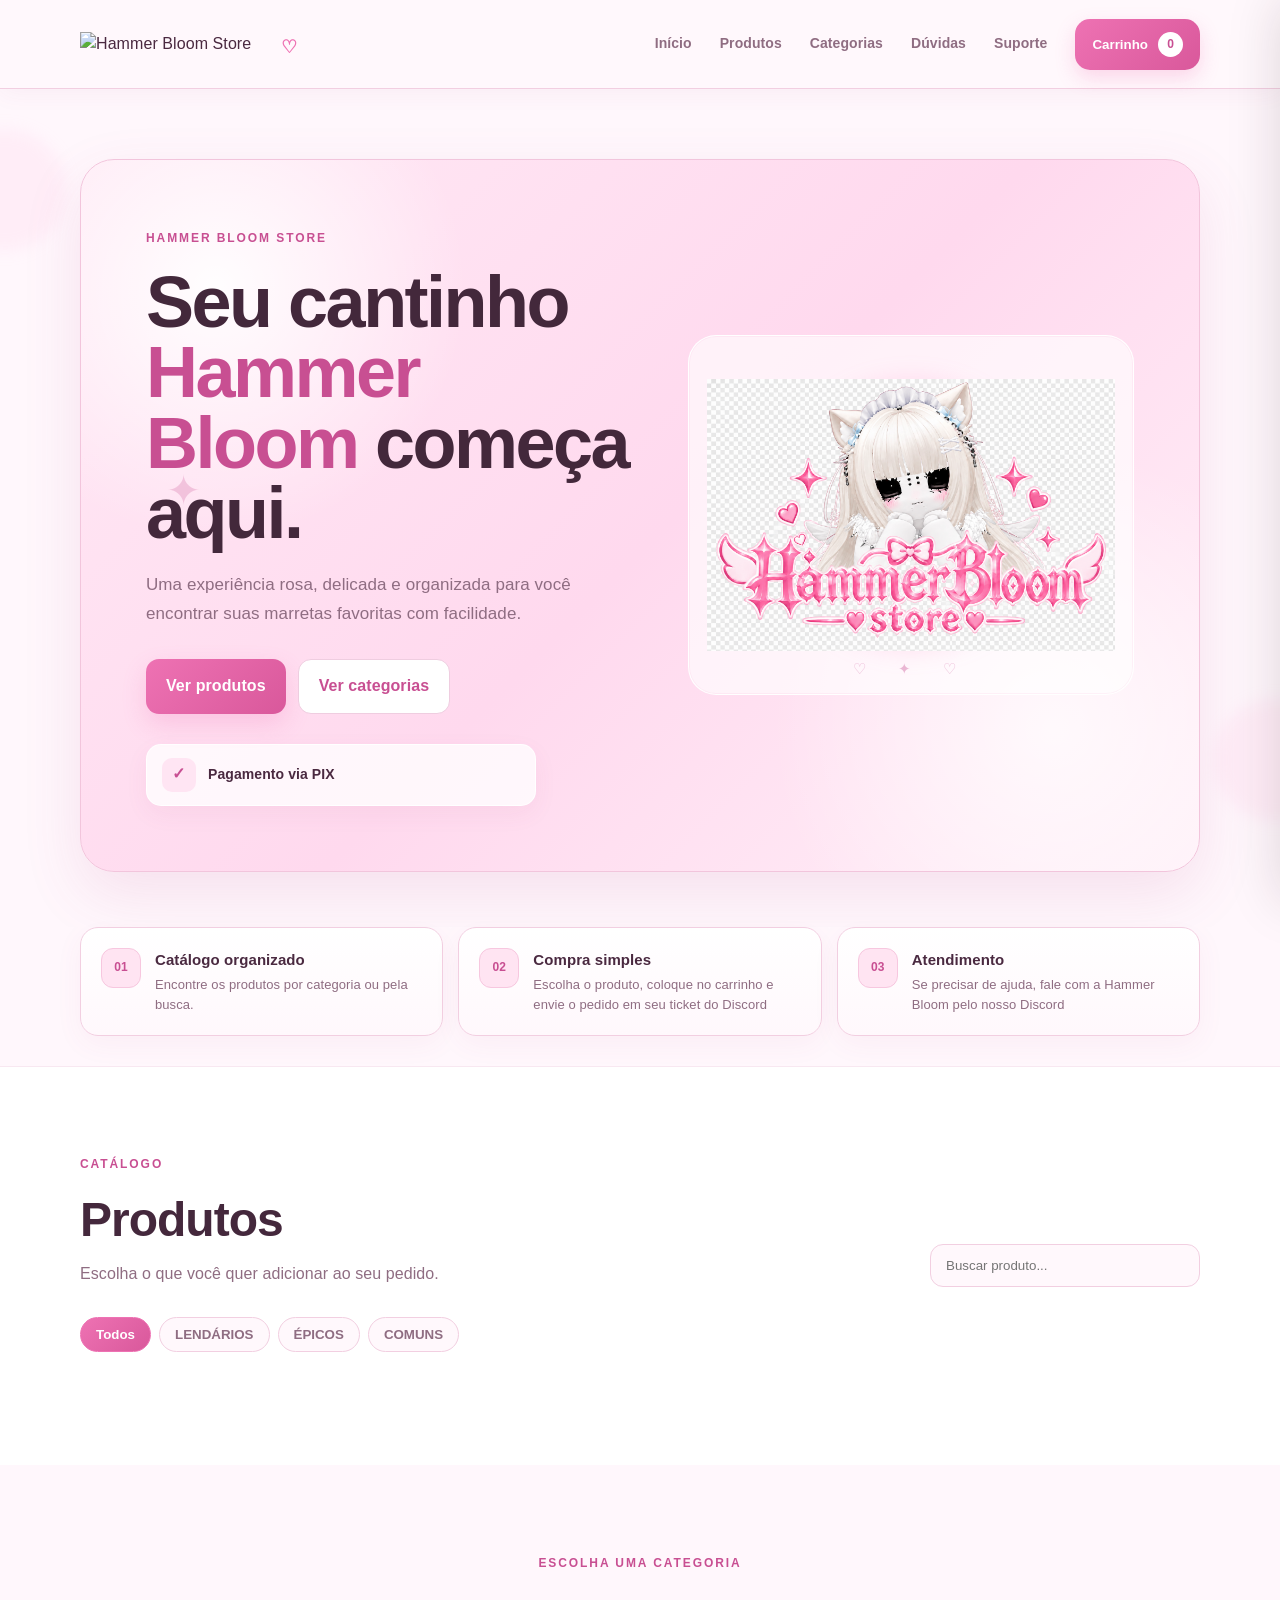
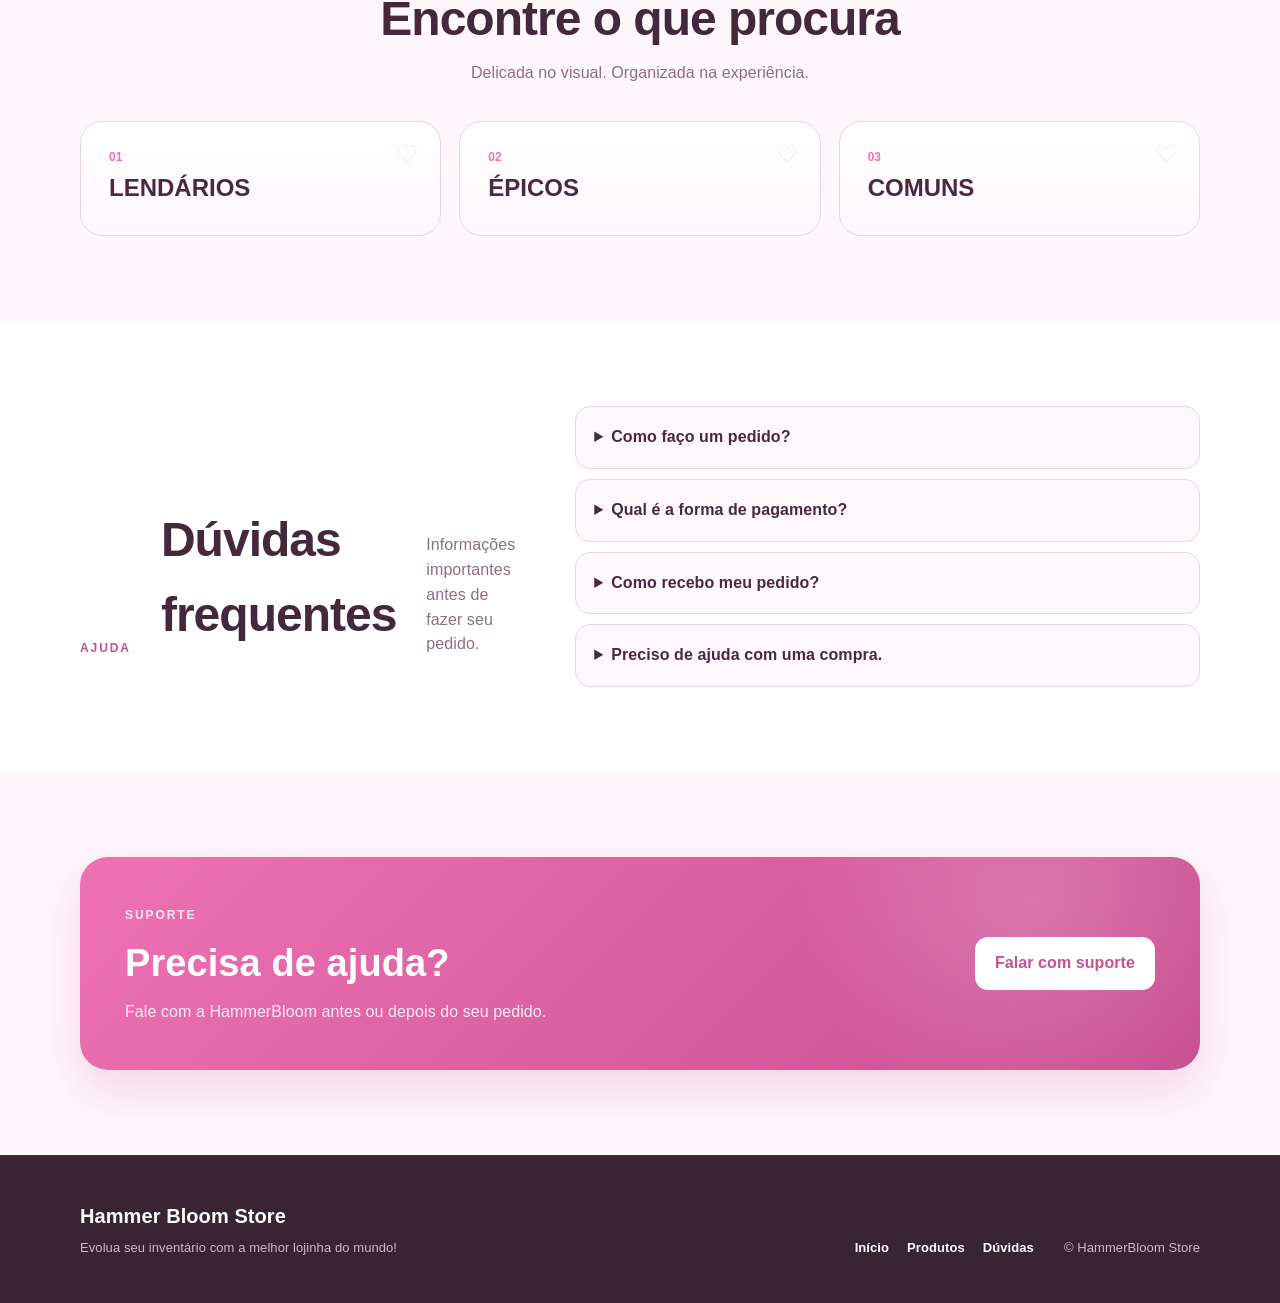
==== index.html @ 441376d9 "Update index.html" ====
<!DOCTYPE html>
<html lang="pt-BR">
<head>
  <meta charset="UTF-8">
  <meta name="viewport" content="width=device-width, initial-scale=1.0">
  <meta name="melhores preços para você" content="Hammer Bloom Store">
  <title> Hammer Bloom Store</title>
  <link rel="stylesheet" href="style.css">
</head>
<body>

  <header class="site-header">
    <div class="container header-inner">
      <a href="#inicio" class="brand" cristal universe="Hammer Bloom Store - início">
        <img src="" alt="Hammer Bloom Store">
      </a>

      <nav class="main-nav" id="mainNav">
        <a href="#inicio">Início</a>
        <a href="#produtos">Produtos</a>
        <a href="#categorias">Categorias</a>
        <a href="#faq">Dúvidas</a>
        <a href="#suporte">Suporte</a>
      </nav>

      <button class="cart-button" id="openCart" type="button">
        <span>Carrinho</span>
        <strong id="cartCount">0</strong>
      </button>

      <button class="menu-button" id="menuButton" type="button" aria-label="Abrir menu">☰</button>
    </div>
  </header>

  <main>
    <section class="hero" id="inicio">
      <div class="container hero-grid">
        <div class="hero-copy">
          <span class="eyebrow">HAMMER BLOOM STORE</span>
          <h1>Seu cantinho <span>Hammer Bloom</span> começa aqui.</h1>
          <p>
            Uma experiência rosa, delicada e organizada para você encontrar suas marretas favoritas com facilidade.
          </p>

          <div class="hero-actions">
            <a href="#produtos" class="button button-primary">Ver produtos</a>
            <a href="#categorias" class="button button-secondary">Ver categorias</a>
          </div>

          <div class="hero-note">
            <span class="check">✓</span>
            <div>
              <strong>Pagamento via PIX</strong>
            </div>
          </div>
        </div>

        <div class="hero-logo-card">
          <div class="hero-glow"></div>
          <img src="file_000000003d6481f5b4cb90f15029c93c.png" alt="Logo HammerBloom Store">
        </div>
      </div>
    </section>

    <section class="benefits">
      <div class="container benefits-grid">
        <article>
          <span class="benefit-icon">01</span>
          <div>
            <h3>Catálogo organizado</h3>
            <p>Encontre os produtos por categoria ou pela busca.</p>
          </div>
        </article>
        <article>
          <span class="benefit-icon">02</span>
          <div>
            <h3>Compra simples</h3>
            <p>Escolha o produto, coloque no carrinho e envie o pedido em seu ticket do Discord</p>
          </div>
        </article>
        <article>
          <span class="benefit-icon">03</span>
          <div>
            <h3>Atendimento</h3>
            <p>Se precisar de ajuda, fale com a Hammer Bloom pelo nosso Discord</p>
          </div>
        </article>
      </div>
    </section>

    <section class="products-section section" id="produtos">
      <div class="container">
        <div class="section-heading">
          <div>
            <span class="eyebrow">CATÁLOGO</span>
            <h2>Produtos</h2>
            <p>Escolha o que você quer adicionar ao seu pedido.</p>
          </div>
          <div class="search-wrap">
            <input id="searchInput" type="search" placeholder="Buscar produto..." aria-label="Buscar produto">
          </div>
        </div>

        <div class="category-tabs" id="categoryTabs">
          <button class="active" data-category="Todos">Todos</button>
          <button data-category="Novidades">LENDÁRIOS</button>
          <button data-category="Especiais">ÉPICOS</button>
          <button data-category="Ofertas">COMUNS</button>
        </div>

        <div class="products-grid" id="productsGrid"></div>
        <p class="empty-state" id="emptyState" hidden>Nenhum produto encontrado.</p>
      </div>
    </section>

    <section class="categories-section section" id="categorias">
      <div class="container">
        <div class="section-heading centered">
          <span class="eyebrow">ESCOLHA UMA CATEGORIA</span>
          <h2>Encontre o que procura</h2>
          <p>Delicada no visual. Organizada na experiência.</p>
        </div>

        <div class="category-cards">
          <button data-jump-category="LENDÁRIOS">
            <span>01</span>
            <strong>LENDÁRIOS</strong>
          </button>
          <button data-jump-category="ÉPICOS">
            <span>02</span>
            <strong>ÉPICOS</strong>
          </button>
          <button data-jump-category="COMUNS">
            <span>03</span>
            <strong>COMUNS</strong>
          </button>
        </div>
      </div>
    </section>

    <section class="faq-section section" id="faq">
      <div class="container faq-layout">
        <div class="section-heading">
          <span class="eyebrow">AJUDA</span>
          <h2>Dúvidas frequentes</h2>
          <p>Informações importantes antes de fazer seu pedido.</p>
        </div>

        <div class="faq-list">
          <details>
            <summary>Como faço um pedido?</summary>
            <p>Escolha os produtos, adicione ao carrinho e preencha seu nick na área de finalização.</p>
          </details>
          <details>
            <summary>Qual é a forma de pagamento?</summary>
            <p>Atualmente, a loja trabalha com pagamento via PIX.</p>
          </details>
          <details>
            <summary>Como recebo meu pedido?</summary>
            <p>Depois de copiar as informações de seu carrinho, cole no nosso Discord, apois o pagamento seu pedido será entregue em até 10 minutos.</p>
          </details>
          <details>
            <summary>Preciso de ajuda com uma compra.</summary>
            <p>Entre em contato pelo canal WhatsApp da HammerBloom!.</p>
          </details>
        </div>
      </div>
    </section>

    <section class="support-section section" id="suporte">
      <div class="container">
        <div class="support-card">
          <div>
            <span class="eyebrow">SUPORTE</span>
            <h2>Precisa de ajuda?</h2>
            <p>Fale com a HammerBloom antes ou depois do seu pedido.</p>
          </div>
          <a class="button button-light" href="#" id="supportLink">Falar com suporte</a>
        </div>
      </div>
    </section>
  </main>

  <footer class="footer">
    <div class="container footer-inner">
      <div>
        <strong>Hammer Bloom Store</strong>
        <p> Evolua seu inventário com a melhor lojinha do mundo! </p>
      </div>
      <div class="footer-links">
        <a href="#inicio">Início</a>
        <a href="#produtos">Produtos</a>
        <a href="#faq">Dúvidas</a>
      </div>
      <p class="copyright">© <span id="year"></span> HammerBloom Store</p>
    </div>
  </footer>

  <div class="cart-overlay" id="cartOverlay"></div>
  <aside class="cart-drawer" id="cartDrawer" aria-label="Carrinho">
    <div class="cart-header">
      <div>
        <span class="eyebrow">SEU PEDIDO</span>
        <h2>Carrinho</h2>
      </div>
      <button id="closeCart" class="icon-button" type="button" aria-label="Fechar carrinho">×</button>
    </div>

    <div class="cart-items" id="cartItems"></div>

    <div class="cart-footer">
      <div class="cart-total">
        <span>Total</span>
        <strong id="cartTotal">R$ 0,00</strong>
      </div>

      <label for="nickname">Seu nick</label>
      <input id="nickname" type="text" placeholder="Digite seu nick">

      <button class="button button-primary full" id="sendOrder" type="button">Enviar pedido</button>
      <p class="cart-message" id="cartMessage"></p>
    </div>
  </aside>

  <script src="script.js"></script>
</body>
</html>
---- style.css ----
:root {
  --pink: #ee72b3;
  --pink-dark: #c84f92;
  --pink-deep: #9b3b73;
  --pink-soft: #ffe5f3;
  --pink-pale: #fff7fc;
  --pink-cloud: #fff0f8;
  --white: #ffffff;
  --text: #4a2940;
  --muted: #8f6d82;
  --border: #f2cfe1;
  --shadow: 0 18px 50px rgba(213, 88, 151, .13);
  --radius: 26px;
}

* { box-sizing: border-box; }

html { scroll-behavior: smooth; }

body {
  margin: 0;
  font-family: Arco, Hello kitty, sans-serif;
  background: var(--pink-pale);
  color: var(--text);
  line-height: 1.55;
}

button, input { font: Arco; }

button { cursor: pointer; }

a { color: inherit; text-decoration: none; }

.container {
  width: min(1120px, calc(100% - 36px));
  margin: 0 auto;
}

.site-header {
  position: sticky;
  top: 0;
  z-index: 50;
  background: rgba(255, 248, 252, .94);
  backdrop-filter: blur(14px);
  border-bottom: 1px solid var(--border);
}

.header-inner {
  min-height: 88px;
  display: flex;
  align-items: center;
  gap: 28px;
}

.brand {
  width: 205px;
  display: block;
  flex-shrink: 0;
}

.brand img {
  display: block;
  width: 100%;
  height: auto;
  max-height: 68px;
  object-fit: contain;
}

.main-nav {
  display: flex;
  align-items: center;
  gap: 24px;
  margin-left: auto;
}

.main-nav a {
  color: var(--muted);
  font-size: 14px;
  font-weight: 700;
}

.main-nav a:hover { color: var(--pink-dark); }

.cart-button {
  border: 0;
  background: var(--pink);
  color: white;
  border-radius: 15px;
  padding: 13px 17px;
  display: flex;
  align-items: center;
  gap: 10px;
  font-weight: 800;
  box-shadow: 0 8px 20px rgba(236, 90, 165, .22);
}

.cart-button strong {
  background: white;
  color: var(--pink-dark);
  min-width: 25px;
  height: 25px;
  border-radius: 50%;
  display: grid;
  place-items: center;
  font-size: 12px;
}

.menu-button {
  display: none;
  border: 1px solid var(--border);
  background: white;
  border-radius: 12px;
  padding: 10px 12px;
  color: var(--pink-dark);
}

.hero {
  padding: 70px 0 55px;
  overflow: hidden;
}

.hero-grid {
  display: grid;
  grid-template-columns: 1.05fr .95fr;
  gap: 50px;
  align-items: center;
  background:
    radial-gradient(circle at 82% 20%, rgba(255,255,255,.85), transparent 28%),
    linear-gradient(135deg, #fff0f8, #fce1f1);
  border: 1px solid #f4d6e5;
  border-radius: 34px;
  padding: 65px;
  box-shadow: var(--shadow);
}

.eyebrow {
  display: inline-block;
  color: var(--pink-dark);
  font-size: 12px;
  font-weight: 900;
  letter-spacing: .16em;
}

.hero h1 {
  font-size: clamp(44px, 6vw, 72px);
  line-height: .98;
  letter-spacing: -2px;
  margin: 17px 0 22px;
}

.hero h1 span { color: var(--pink-dark); }

.hero-copy > p {
  max-width: 560px;
  color: var(--muted);
  font-size: 17px;
}

.hero-actions {
  display: flex;
  gap: 12px;
  flex-wrap: wrap;
  margin: 30px 0;
}

.button {
  border: 0;
  border-radius: 13px;
  padding: 14px 20px;
  display: inline-flex;
  justify-content: center;
  align-items: center;
  font-weight: 900;
  transition: transform .2s ease, box-shadow .2s ease;
}

.button:hover {
  transform: translateY(-2px);
}

.button-primary {
  background: var(--pink);
  color: white;
  box-shadow: 0 10px 25px rgba(236, 90, 165, .20);
}

.button-secondary {
  background: white;
  color: var(--pink-dark);
  border: 1px solid var(--border);
}

.button-light {
  background: white;
  color: var(--pink-dark);
}

.hero-note {
  display: flex;
  align-items: center;
  gap: 12px;
  background: rgba(255,255,255,.78);
  border: 1px solid rgba(255,255,255,.95);
  border-radius: 15px;
  padding: 13px 15px;
  max-width: 390px;
}

.check {
  width: 34px;
  height: 34px;
  border-radius: 10px;
  display: grid;
  place-items: center;
  background: var(--pink-soft);
  color: var(--pink-dark);
  font-weight: 900;
}

.hero-note strong,
.hero-note small {
  display: block;
}

.hero-note strong { font-size: 14px; }
.hero-note small { color: var(--muted); font-size: 12px; }

.hero-logo-card {
  position: relative;
  min-height: 360px;
  display: grid;
  place-items: center;
  overflow: hidden;
  border-radius: 28px;
  background: rgba(255,255,255,.50);
  border: 1px solid rgba(255,255,255,.85);
}

.hero-logo-card img {
  width: 92%;
  max-width: 520px;
  position: relative;
  z-index: 2;
  object-fit: contain;
}

.hero-glow {
  position: absolute;
  width: 270px;
  height: 270px;
  border-radius: 50%;
  background: rgba(255, 111, 181, .18);
  filter: blur(12px);
}

.benefits {
  padding: 0 0 30px;
}

.benefits-grid {
  display: grid;
  grid-template-columns: repeat(3, 1fr);
  gap: 15px;
}

.benefits article {
  background: white;
  border: 1px solid var(--border);
  border-radius: 18px;
  padding: 20px;
  display: flex;
  gap: 14px;
  box-shadow: 0 8px 25px rgba(155,57,111,.05);
}

.benefit-icon {
  flex: 0 0 40px;
  height: 40px;
  border-radius: 12px;
  display: grid;
  place-items: center;
  background: var(--pink-soft);
  color: var(--pink-dark);
  font-size: 12px;
  font-weight: 900;
}

.benefits h3 {
  margin: 0 0 4px;
  font-size: 15px;
}

.benefits p {
  margin: 0;
  color: var(--muted);
  font-size: 13px;
}

.section { padding: 85px 0; }

.products-section { background: white; }

.section-heading {
  display: flex;
  align-items: end;
  justify-content: space-between;
  gap: 30px;
  margin-bottom: 30px;
}

.section-heading.centered {
  display: block;
  text-align: center;
  max-width: 650px;
  margin: 0 auto 35px;
}

.section-heading h2 {
  margin: 7px 0 5px;
  font-size: clamp(32px, 5vw, 48px);
  letter-spacing: -1px;
}

.section-heading p {
  margin: 0;
  color: var(--muted);
}

.search-wrap input {
  width: 270px;
  border: 1px solid var(--border);
  border-radius: 13px;
  padding: 13px 15px;
  outline: none;
  background: var(--pink-pale);
}

.search-wrap input:focus {
  border-color: var(--pink);
}

.category-tabs {
  display: flex;
  gap: 8px;
  flex-wrap: wrap;
  margin-bottom: 28px;
}

.category-tabs button {
  border: 1px solid var(--border);
  background: var(--pink-pale);
  color: var(--muted);
  border-radius: 999px;
  padding: 9px 15px;
  font-weight: 800;
}

.category-tabs button.active,
.category-tabs button:hover {
  background: var(--pink);
  border-color: var(--pink);
  color: white;
}

.products-grid {
  display: grid;
  grid-template-columns: repeat(4, 1fr);
  gap: 18px;
}

.product-card {
  overflow: hidden;
  background: white;
  border: 1px solid var(--border);
  border-radius: 20px;
  transition: transform .2s ease, box-shadow .2s ease;
}

.product-card:hover {
  transform: translateY(-4px);
  box-shadow: var(--shadow);
}

.product-image {
  aspect-ratio: 1 / 1;
  background: linear-gradient(145deg, #fff1f8, #fce2f1);
  display: grid;
  place-items: center;
  overflow: hidden;
}

.product-image img {
  width: 100%;
  height: 100%;
  object-fit: cover;
}

.product-placeholder {
  font-size: 13px;
  color: var(--pink-dark);
  font-weight: 800;
}

.product-info { padding: 17px; }

.product-category {
  color: var(--pink-dark);
  font-size: 11px;
  font-weight: 900;
  text-transform: uppercase;
  letter-spacing: .08em;
}

.product-info h3 {
  margin: 7px 0;
  font-size: 17px;
}

.product-price {
  font-size: 20px;
  font-weight: 900;
  margin-bottom: 13px;
}

.product-info .button {
  width: 100%;
  padding: 11px;
}

.empty-state {
  text-align: center;
  color: var(--muted);
  padding: 35px;
}

.categories-section {
  background: var(--pink-pale);
}

.category-cards {
  display: grid;
  grid-template-columns: repeat(3, 1fr);
  gap: 18px;
}

.category-cards button {
  text-align: left;
  border: 1px solid var(--border);
  background: white;
  border-radius: 22px;
  padding: 28px;
  color: var(--text);
  transition: transform .2s ease, border-color .2s ease;
}

.category-cards button:hover {
  transform: translateY(-4px);
  border-color: #e8a4c7;
}

.category-cards span,
.category-cards strong,
.category-cards small {
  display: block;
}

.category-cards span {
  color: var(--pink);
  font-weight: 900;
  font-size: 12px;
}

.category-cards strong {
  font-size: 24px;
  margin: 10px 0 5px;
}

.category-cards small {
  color: var(--muted);
}

.faq-section { background: white; }

.faq-layout {
  display: grid;
  grid-template-columns: .8fr 1.2fr;
  gap: 60px;
}

.faq-list {
  display: grid;
  gap: 10px;
}

.faq-list details {
  border: 1px solid var(--border);
  border-radius: 15px;
  background: var(--pink-pale);
  padding: 0 18px;
}

.faq-list summary {
  cursor: pointer;
  padding: 18px 0;
  font-weight: 900;
}

.faq-list p {
  color: var(--muted);
  margin: 0 0 18px;
  font-size: 14px;
}

.support-section {
  background: var(--pink-pale);
}

.support-card {
  border-radius: 28px;
  background: linear-gradient(135deg, var(--pink), var(--pink-dark));
  color: white;
  padding: 45px;
  display: flex;
  align-items: center;
  justify-content: space-between;
  gap: 30px;
  box-shadow: var(--shadow);
}

.support-card .eyebrow { color: white; opacity: .85; }

.support-card h2 {
  font-size: 38px;
  margin: 7px 0;
}

.support-card p {
  margin: 0;
  opacity: .88;
}

.footer {
  background: #291c26;
  color: white;
  padding: 45px 0;
}

.footer-inner {
  display: grid;
  grid-template-columns: 1fr auto auto;
  gap: 30px;
  align-items: end;
}

.footer strong { font-size: 20px; }
.footer p { color: #cdbbc6; margin: 6px 0 0; font-size: 13px; }

.footer-links {
  display: flex;
  gap: 18px;
  font-size: 13px;
  font-weight: 700;
}

.copyright {
  white-space: nowrap;
}

.cart-overlay {
  position: fixed;
  inset: 0;
  background: rgba(35, 20, 29, .45);
  opacity: 0;
  pointer-events: none;
  transition: opacity .2s ease;
  z-index: 90;
}

.cart-drawer {
  position: fixed;
  top: 0;
  right: -440px;
  width: min(420px, 100%);
  height: 100dvh;
  background: white;
  z-index: 100;
  box-shadow: -20px 0 50px rgba(40,20,30,.15);
  display: flex;
  flex-direction: column;
  transition: right .25s ease;
}

body.cart-open .cart-overlay {
  opacity: 1;
  pointer-events: auto;
}

body.cart-open .cart-drawer {
  right: 0;
}

.cart-header {
  padding: 24px;
  border-bottom: 1px solid var(--border);
  display: flex;
  justify-content: space-between;
  align-items: center;
}

.cart-header h2 { margin: 4px 0 0; }

.icon-button {
  width: 38px;
  height: 38px;
  border: 1px solid var(--border);
  background: white;
  border-radius: 50%;
  font-size: 24px;
  color: var(--pink-dark);
}

.cart-items {
  flex: 1;
  overflow: auto;
  padding: 18px 24px;
}

.cart-empty {
  color: var(--muted);
  text-align: center;
  padding: 50px 10px;
}

.cart-item {
  border-bottom: 1px solid var(--border);
  padding: 15px 0;
  display: grid;
  grid-template-columns: 1fr auto;
  gap: 10px;
}

.cart-item strong { display: block; }
.cart-item small { color: var(--muted); }

.qty-controls {
  display: flex;
  gap: 6px;
  align-items: center;
  margin-top: 8px;
}

.qty-controls button {
  border: 1px solid var(--border);
  background: var(--pink-pale);
  border-radius: 7px;
  width: 27px;
  height: 27px;
}

.remove-item {
  border: 0;
  background: transparent;
  color: #a94b78;
  font-size: 12px;
  padding: 0;
}

.cart-footer {
  border-top: 1px solid var(--border);
  padding: 20px 24px 25px;
}

.cart-total {
  display: flex;
  justify-content: space-between;
  font-size: 18px;
  margin-bottom: 18px;
}

.cart-footer label {
  display: block;
  font-weight: 800;
  font-size: 13px;
  margin-bottom: 7px;
}

.cart-footer input {
  width: 100%;
  padding: 13px;
  border: 1px solid var(--border);
  border-radius: 12px;
  outline: none;
  margin-bottom: 10px;
}

.full { width: 100%; }

.cart-message {
  min-height: 18px;
  color: var(--pink-dark);
  font-size: 12px;
  margin: 8px 0 0;
}

@media (max-width: 950px) {
  .main-nav {
    display: none;
    position: absolute;
    top: 88px;
    left: 18px;
    right: 18px;
    background: white;
    border: 1px solid var(--border);
    border-radius: 16px;
    padding: 15px;
    box-shadow: var(--shadow);
    flex-direction: column;
    align-items: stretch;
  }

  .main-nav.open { display: flex; }

  .menu-button { display: block; }

  .hero-grid {
    grid-template-columns: 1fr;
    padding: 42px;
  }

  .hero-logo-card { min-height: 280px; }

  .products-grid { grid-template-columns: repeat(3, 1fr); }
  .faq-layout { grid-template-columns: 1fr; }
  .footer-inner { grid-template-columns: 1fr; align-items: start; }
}

@media (max-width: 700px) {
  .container { width: min(100% - 24px, 560px); }

  .header-inner { min-height: 75px; gap: 10px; }
  .brand { width: 150px; margin-right: auto; }
  .brand img { max-height: 58px; }
  .cart-button { padding: 10px 12px; }
  .cart-button span { font-size: 13px; }

  .hero { padding: 25px 0; }
  .hero-grid { padding: 28px 20px; border-radius: 25px; }
  .hero h1 { font-size: 45px; }
  .hero-logo-card { min-height: 230px; }

  .benefits-grid,
  .category-cards { grid-template-columns: 1fr; }

  .section { padding: 60px 0; }

  .section-heading {
    display: block;
  }

  .search-wrap { margin-top: 18px; }
  .search-wrap input { width: 100%; }

  .products-grid { grid-template-columns: repeat(2, 1fr); gap: 10px; }

  .product-info { padding: 13px; }
  .product-info h3 { font-size: 14px; }
  .product-price { font-size: 17px; }

  .support-card {
    padding: 30px 22px;
    display: block;
  }

  .support-card .button {
    margin-top: 20px;
    width: 100%;
  }

  .footer-links { flex-wrap: wrap; }
}

@media (max-width: 430px) {
  .cart-button span { display: none; }
  .brand { width: 140px; }
  .hero h1 { font-size: 39px; }
}


/* --- Kawaii details --- */
body::before,
body::after {
  content: "";
  position: fixed;
  width: 120px;
  height: 120px;
  border-radius: 50%;
  background: rgba(255, 185, 220, .16);
  filter: blur(8px);
  pointer-events: none;
  z-index: -1;
}

body::before { top: 130px; left: -55px; }
body::after { bottom: 80px; right: -55px; }

.brand {
  position: relative;
}

.brand::after {
  content: "♡";
  position: absolute;
  right: -12px;
  top: 2px;
  color: var(--pink);
  font-size: 18px;
  font-weight: 900;
}

.hero-grid {
  background:
    radial-gradient(circle at 12% 18%, rgba(255,255,255,.95), transparent 22%),
    radial-gradient(circle at 87% 80%, rgba(255,255,255,.75), transparent 25%),
    linear-gradient(135deg, #ffe9f5 0%, #ffd9ee 52%, #fff0f8 100%);
  border-color: #f2c5dc;
}

.hero-grid::before {
  content: "✦";
  position: absolute;
  color: rgba(200, 79, 146, .24);
  font-size: 42px;
  transform: translate(20px, -25px);
}

.hero {
  position: relative;
}

.hero-copy {
  position: relative;
  z-index: 2;
}

.hero h1 {
  color: #43283b;
}

.hero h1 span {
  color: var(--pink-dark);
}

.hero-logo-card {
  background: rgba(255,255,255,.64);
  border-color: rgba(255,255,255,.95);
  box-shadow: inset 0 0 0 1px rgba(238,114,179,.08);
}

.hero-logo-card::after {
  content: "♡  ✦  ♡";
  position: absolute;
  bottom: 14px;
  left: 0;
  right: 0;
  text-align: center;
  color: rgba(200,79,146,.38);
  letter-spacing: 14px;
  font-size: 15px;
  z-index: 3;
}

.benefits article {
  background: linear-gradient(180deg, #fff, #fff8fc);
}

.benefit-icon {
  background: #ffe4f2;
  border: 1px solid #f7c7df;
}

.section-heading h2 {
  color: #44283c;
}

.category-tabs button {
  background: #fff8fc;
}

.category-tabs button.active,
.category-tabs button:hover {
  background: linear-gradient(135deg, #ee72b3, #d9589b);
}

.product-card {
  border-color: #f1d4e3;
  background: linear-gradient(180deg, #ffffff, #fffafd);
}

.product-image {
  background:
    radial-gradient(circle at 50% 40%, rgba(255,255,255,.9), transparent 35%),
    linear-gradient(145deg, #ffe8f4, #ffd6eb);
}

.product-card::after {
  content: "♡";
  position: absolute;
}

.category-cards button {
  background: linear-gradient(180deg, #fff, #fff7fc);
}

.category-cards button:hover {
  border-color: #e99bc3;
  box-shadow: 0 14px 30px rgba(213,88,151,.10);
}

.faq-list details {
  background: #fff8fc;
}

.support-card {
  background:
    radial-gradient(circle at 85% 20%, rgba(255,255,255,.18), transparent 24%),
    linear-gradient(135deg, #ee72b3, #c84f92);
}

.footer {
  background: #3a2332;
}

.cart-button {
  background: linear-gradient(135deg, #ee72b3, #d9589b);
}

.button-primary {
  background: linear-gradient(135deg, #ee72b3, #d9589b);
}

.button-secondary {
  background: #fff;
  border-color: #efcde0;
}

.search-wrap input,
.cart-footer input {
  background: #fff8fc;
}

@media (max-width: 700px) {
  .hero-grid::before {
    font-size: 28px;
    transform: translate(8px, -15px);
  }

  .hero-logo-card::after {
    bottom: 8px;
    letter-spacing: 8px;
  }
}


/* --- Premium + kawaii refinement --- */
body {
  letter-spacing: .005em;
}

.site-header {
  box-shadow: 0 5px 22px rgba(150, 65, 112, .05);
}

.main-nav a {
  transition: color .18s ease;
}

.main-nav a:hover {
  color: var(--pink-dark);
}

.hero-grid {
  box-shadow: 0 22px 60px rgba(184, 68, 128, .12);
}

.hero h1 {
  font-weight: 850;
  letter-spacing: -2.5px;
}

.hero-copy > p {
  line-height: 1.7;
}

.hero-note {
  box-shadow: 0 8px 24px rgba(177, 71, 125, .06);
}

.benefits article {
  box-shadow: 0 8px 28px rgba(177, 71, 125, .055);
}

.section-heading h2 {
  font-weight: 850;
}

.products-section {
  box-shadow: inset 0 1px 0 rgba(240, 204, 223, .45);
}

.product-card {
  position: relative;
  box-shadow: 0 8px 25px rgba(155, 57, 111, .045);
}

.product-card:hover {
  box-shadow: 0 18px 38px rgba(155, 57, 111, .11);
}

.product-info h3 {
  color: #40283a;
}

.product-price {
  color: var(--pink-dark);
}

.category-cards button {
  position: relative;
  overflow: hidden;
}

.category-cards button::after {
  content: "♡";
  position: absolute;
  right: 22px;
  top: 18px;
  color: rgba(200, 79, 146, .18);
  font-size: 25px;
}

.support-card {
  box-shadow: 0 20px 50px rgba(190, 63, 125, .18);
}

.footer {
  border-top: 1px solid rgba(255,255,255,.06);
}

.cart-drawer {
  border-left: 1px solid #f1d6e4;
}

.cart-header h2 {
  color: #43283b;
}

.cart-total strong {
  color: var(--pink-dark);
}

@media (min-width: 951px) {
  .main-nav {
    gap: 28px;
  }

  .main-nav a {
    position: relative;
  }

  .main-nav a::after {
    content: "";
    position: absolute;
    left: 0;
    right: 100%;
    bottom: -7px;
    height: 2px;
    border-radius: 99px;
    background: var(--pink);
    transition: right .18s ease;
  }

  .main-nav a:hover::after {
    right: 0;
  }
}
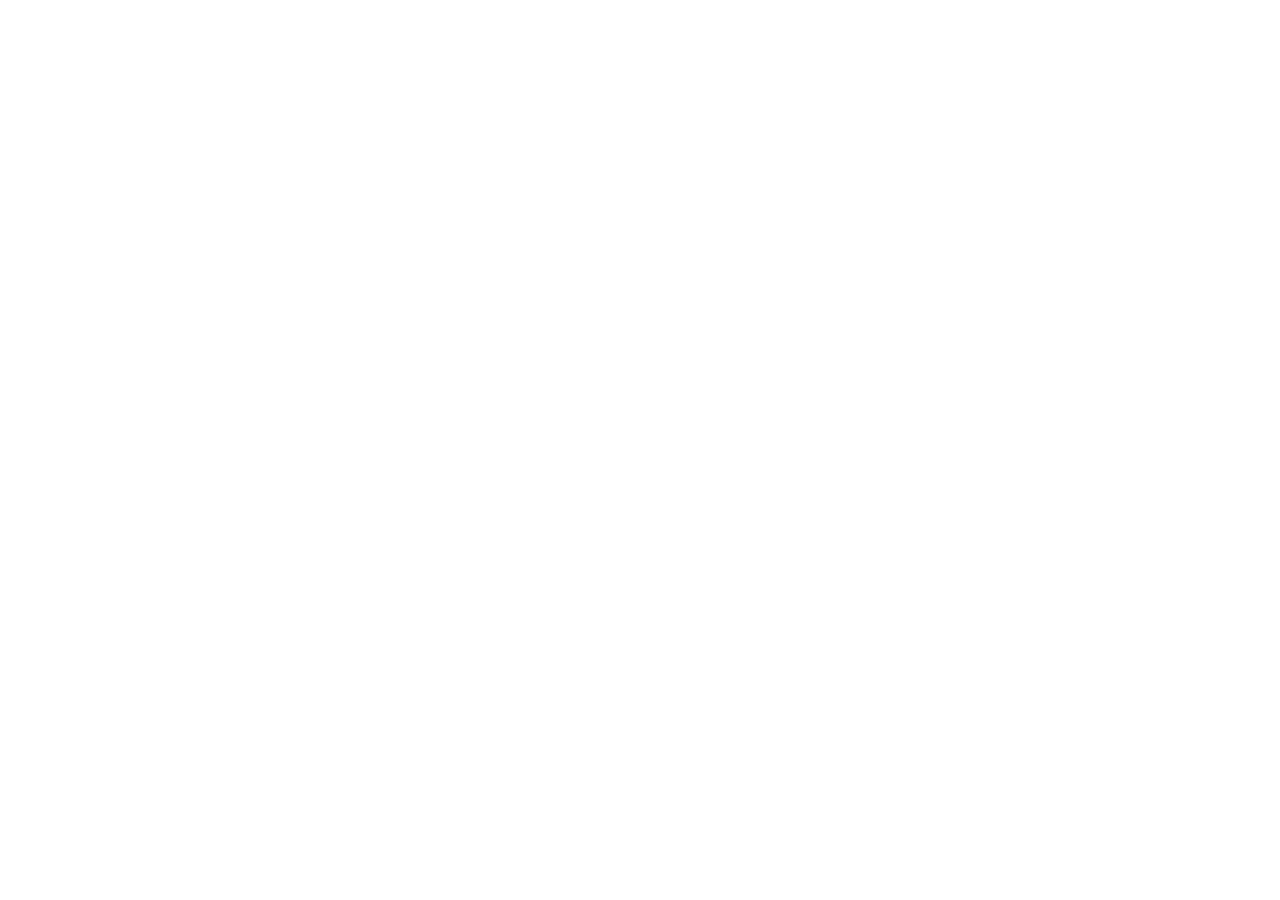
==== commit a65d6fcb: "Update index.html" ====
--- a/index.html
+++ b/index.html
@@ -4,7 +4,7 @@
   <meta charset="UTF-8">
   <meta name="viewport" content="width=device-width, initial-scale=1.0">
   <meta name="melhores preços para você" content="Hammer Bloom Store">
-  <title> Hammer Bloom Store</title>
+  <title> <img src="1000015997-removebg-preview (2).png"/title>
   <link rel="stylesheet" href="style.css">
 </head>
 <body>
@@ -12,7 +12,7 @@
   <header class="site-header">
     <div class="container header-inner">
       <a href="#inicio" class="brand" cristal universe="Hammer Bloom Store - início">
-        <img src="" alt="Hammer Bloom Store">
+        <img src="1000015997-removebg-preview (2).png" alt="Hammer Bloom Store">
       </a>
 
       <nav class="main-nav" id="mainNav">
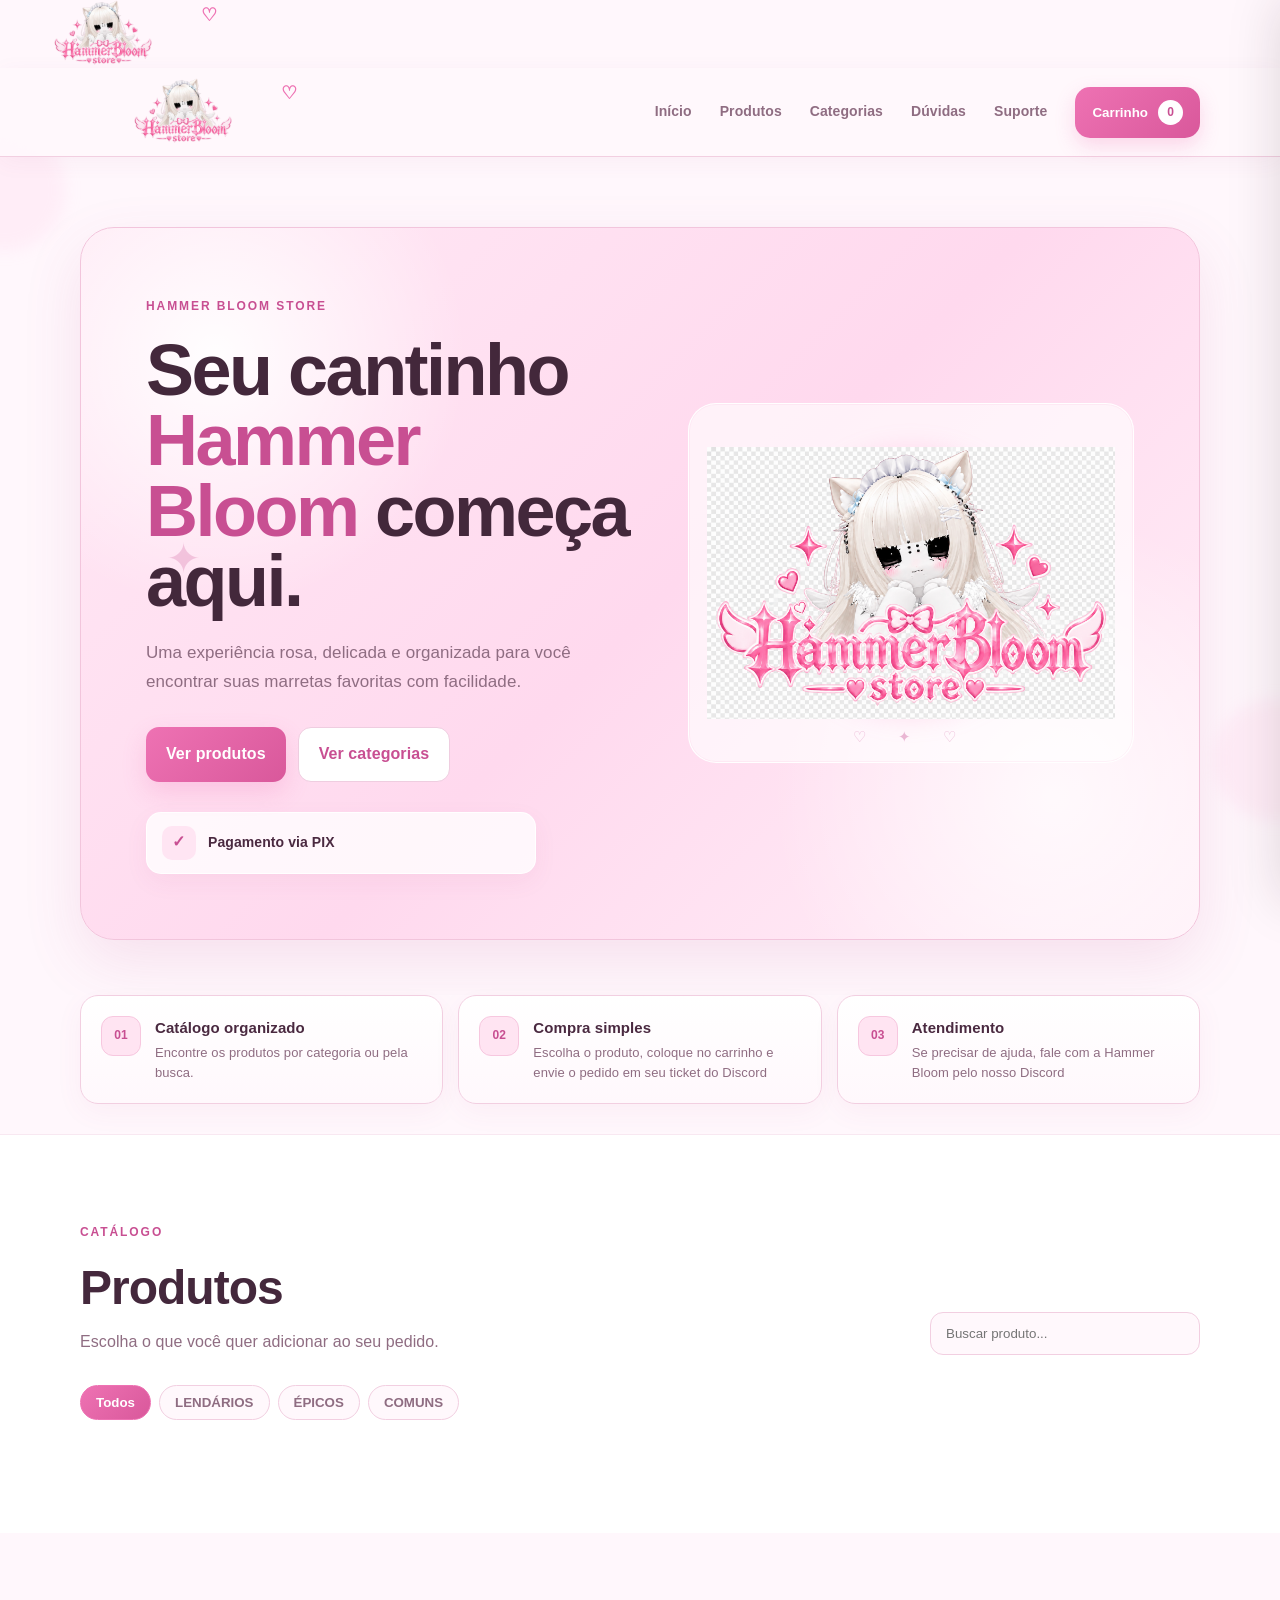
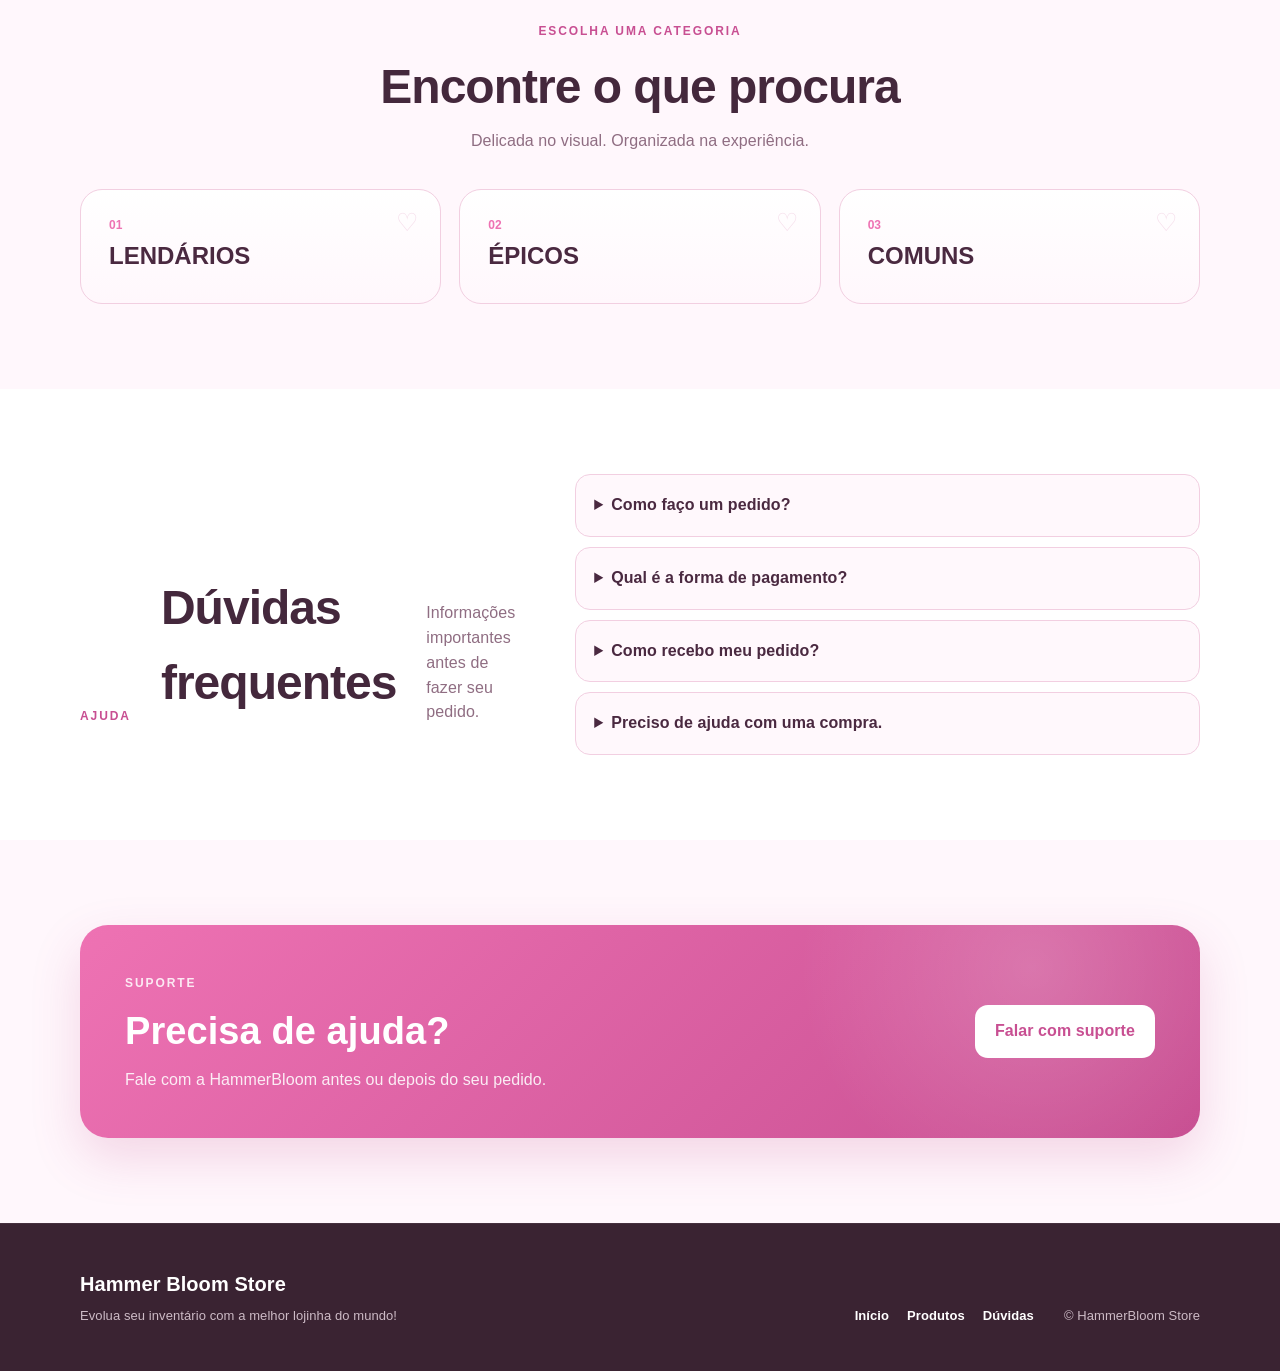
==== commit fe390284: "Update index.html" ====
--- a/index.html
+++ b/index.html
@@ -4,7 +4,9 @@
   <meta charset="UTF-8">
   <meta name="viewport" content="width=device-width, initial-scale=1.0">
   <meta name="melhores preços para você" content="Hammer Bloom Store">
-  <title> <img src="1000015997-removebg-preview (2).png"/title>
+  <a href="#inicio" class="brand">
+  <img src="1000015997-removebg-preview (2).png" alt="Hammer Bloom Store">
+  </a>
   <link rel="stylesheet" href="style.css">
 </head>
 <body>
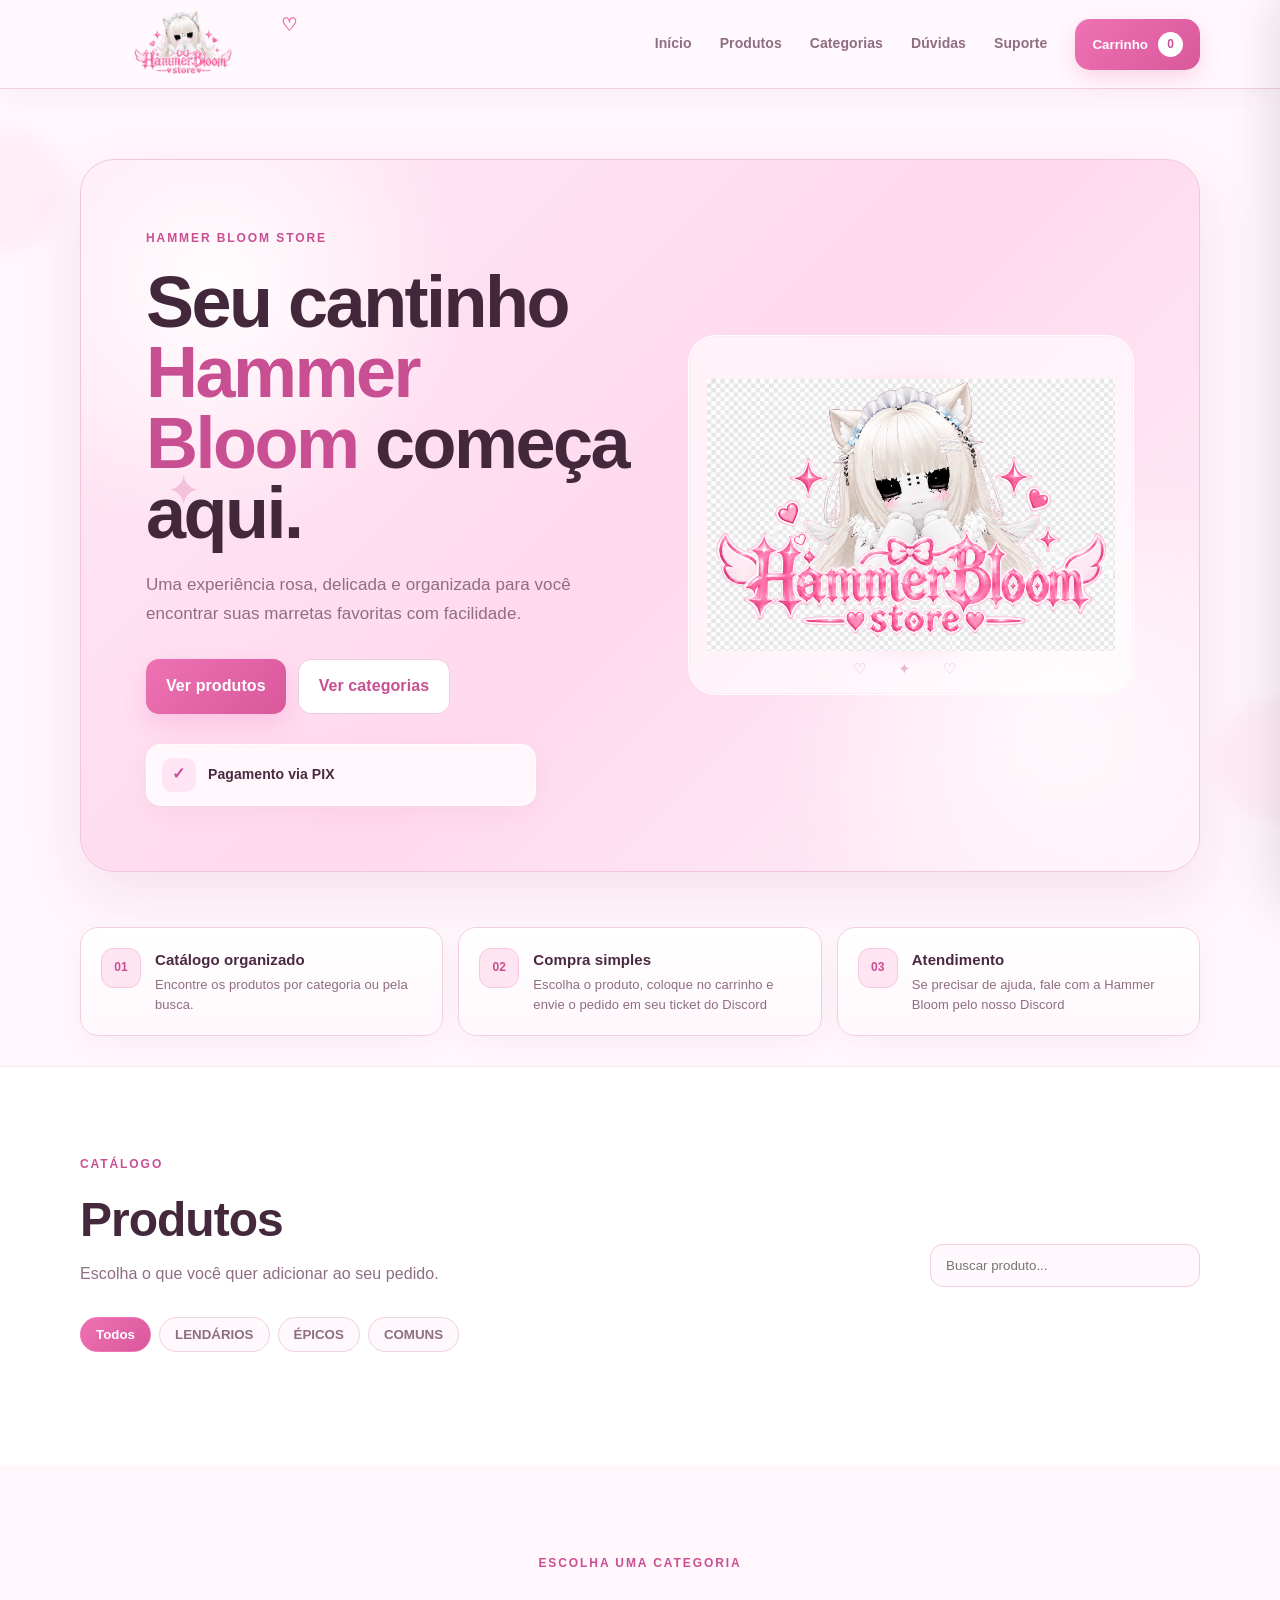
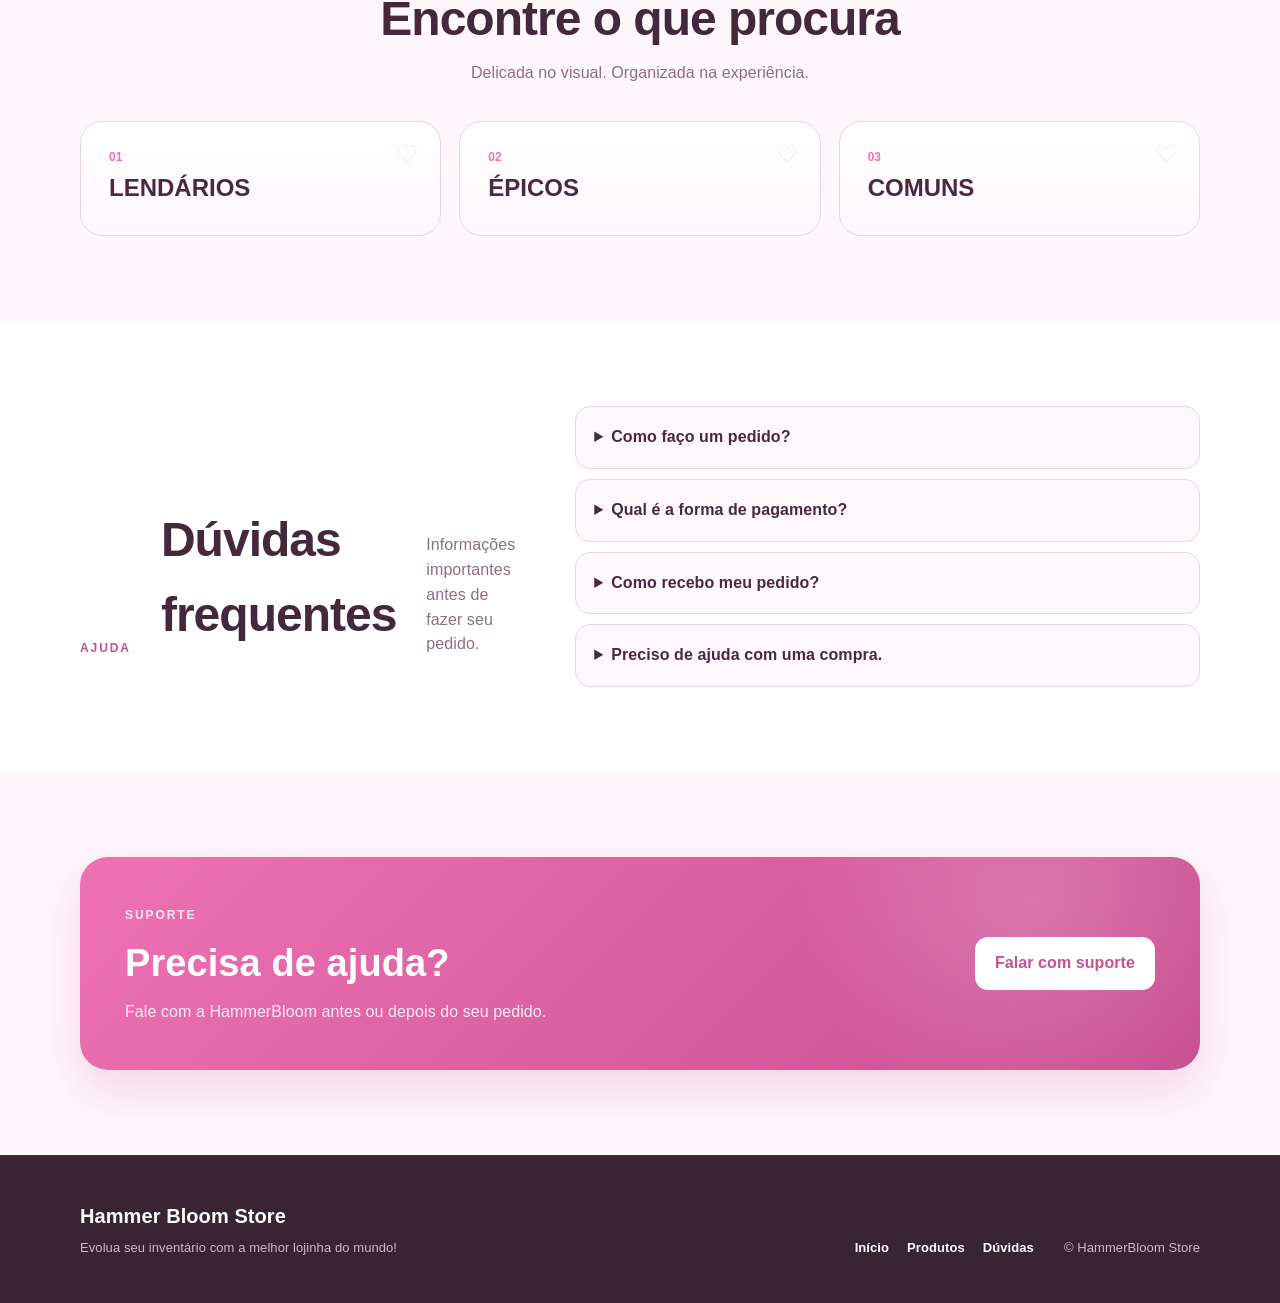
==== commit d4978e42: "Update index.html" ====
--- a/index.html
+++ b/index.html
@@ -4,16 +4,14 @@
   <meta charset="UTF-8">
   <meta name="viewport" content="width=device-width, initial-scale=1.0">
   <meta name="melhores preços para você" content="Hammer Bloom Store">
-  <a href="#inicio" class="brand">
-  <img src="1000015997-removebg-preview (2).png" alt="Hammer Bloom Store">
-  </a>
+   <title>HammerBloom Store</title>
   <link rel="stylesheet" href="style.css">
 </head>
 <body>
 
   <header class="site-header">
     <div class="container header-inner">
-      <a href="#inicio" class="brand" cristal universe="Hammer Bloom Store - início">
+      <a href="#inicio" class="brand"="Hammer Bloom Store - início">
         <img src="1000015997-removebg-preview (2).png" alt="Hammer Bloom Store">
       </a>
 
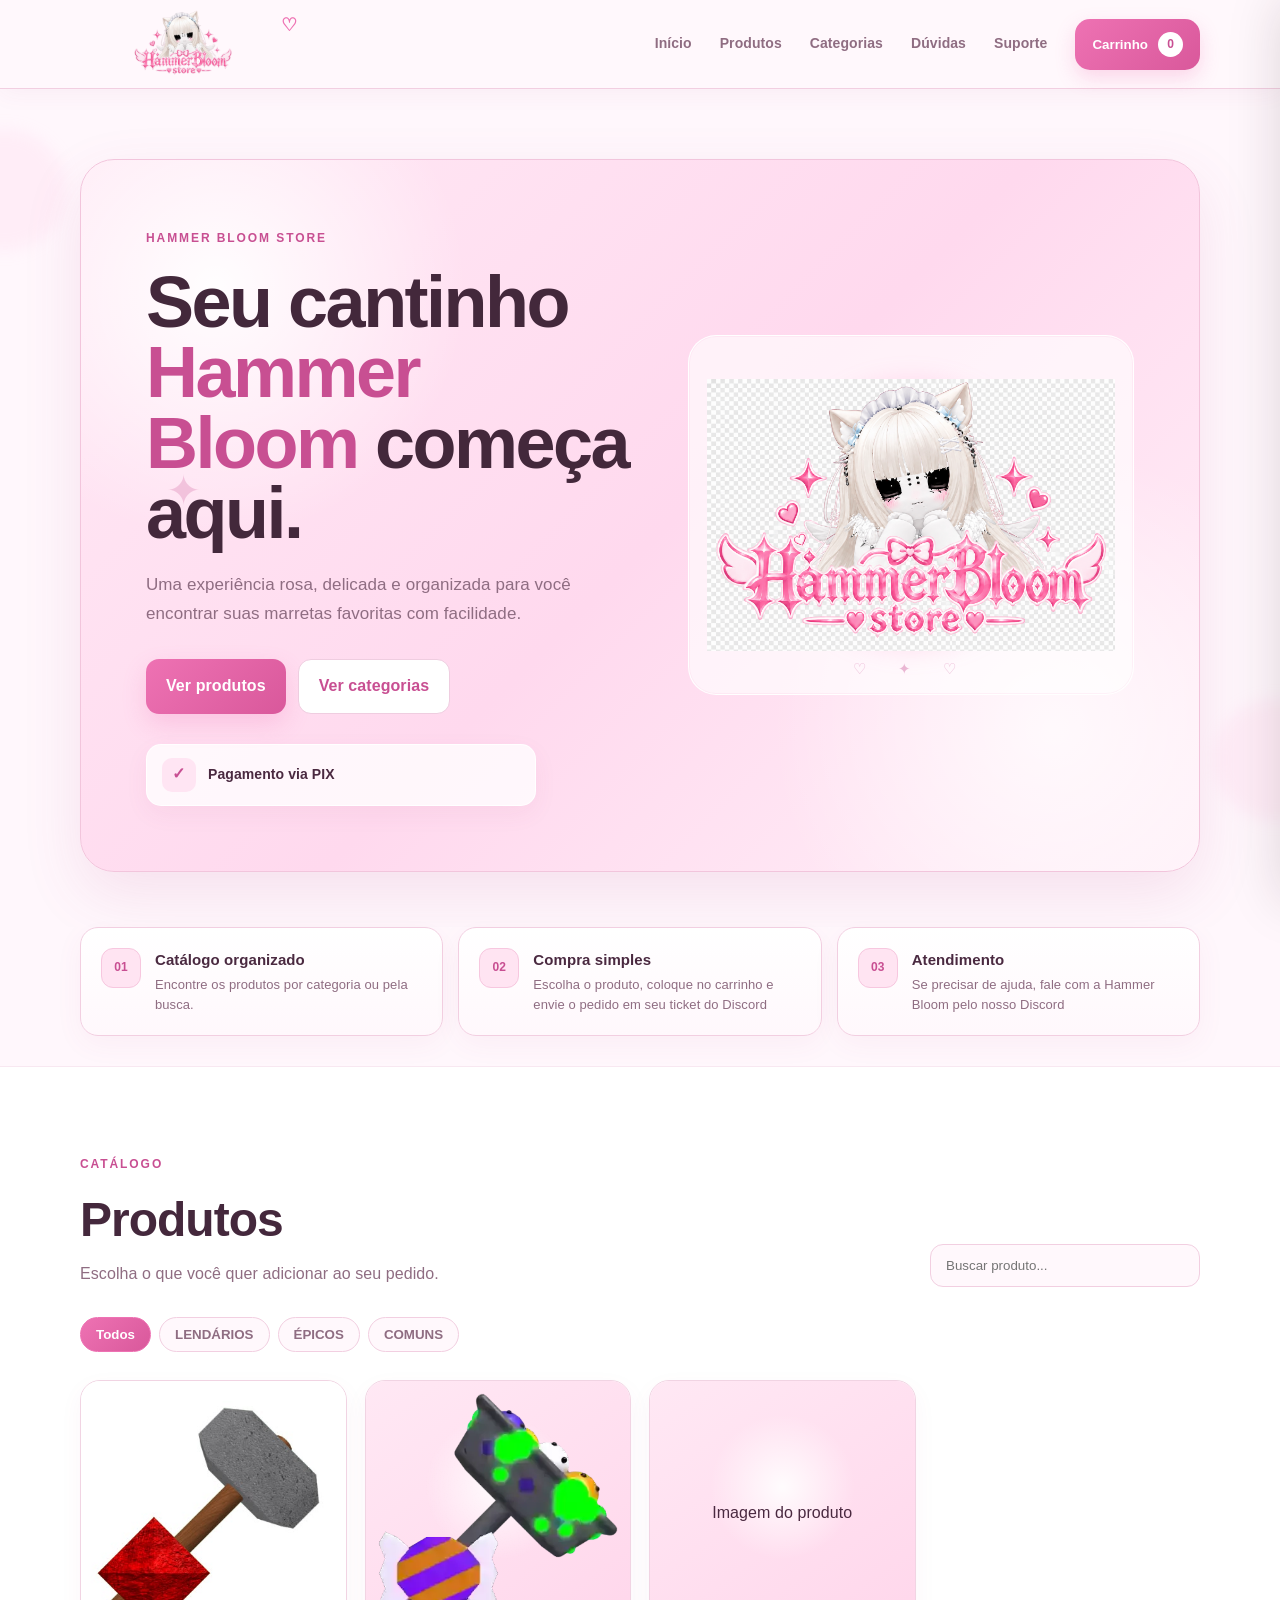
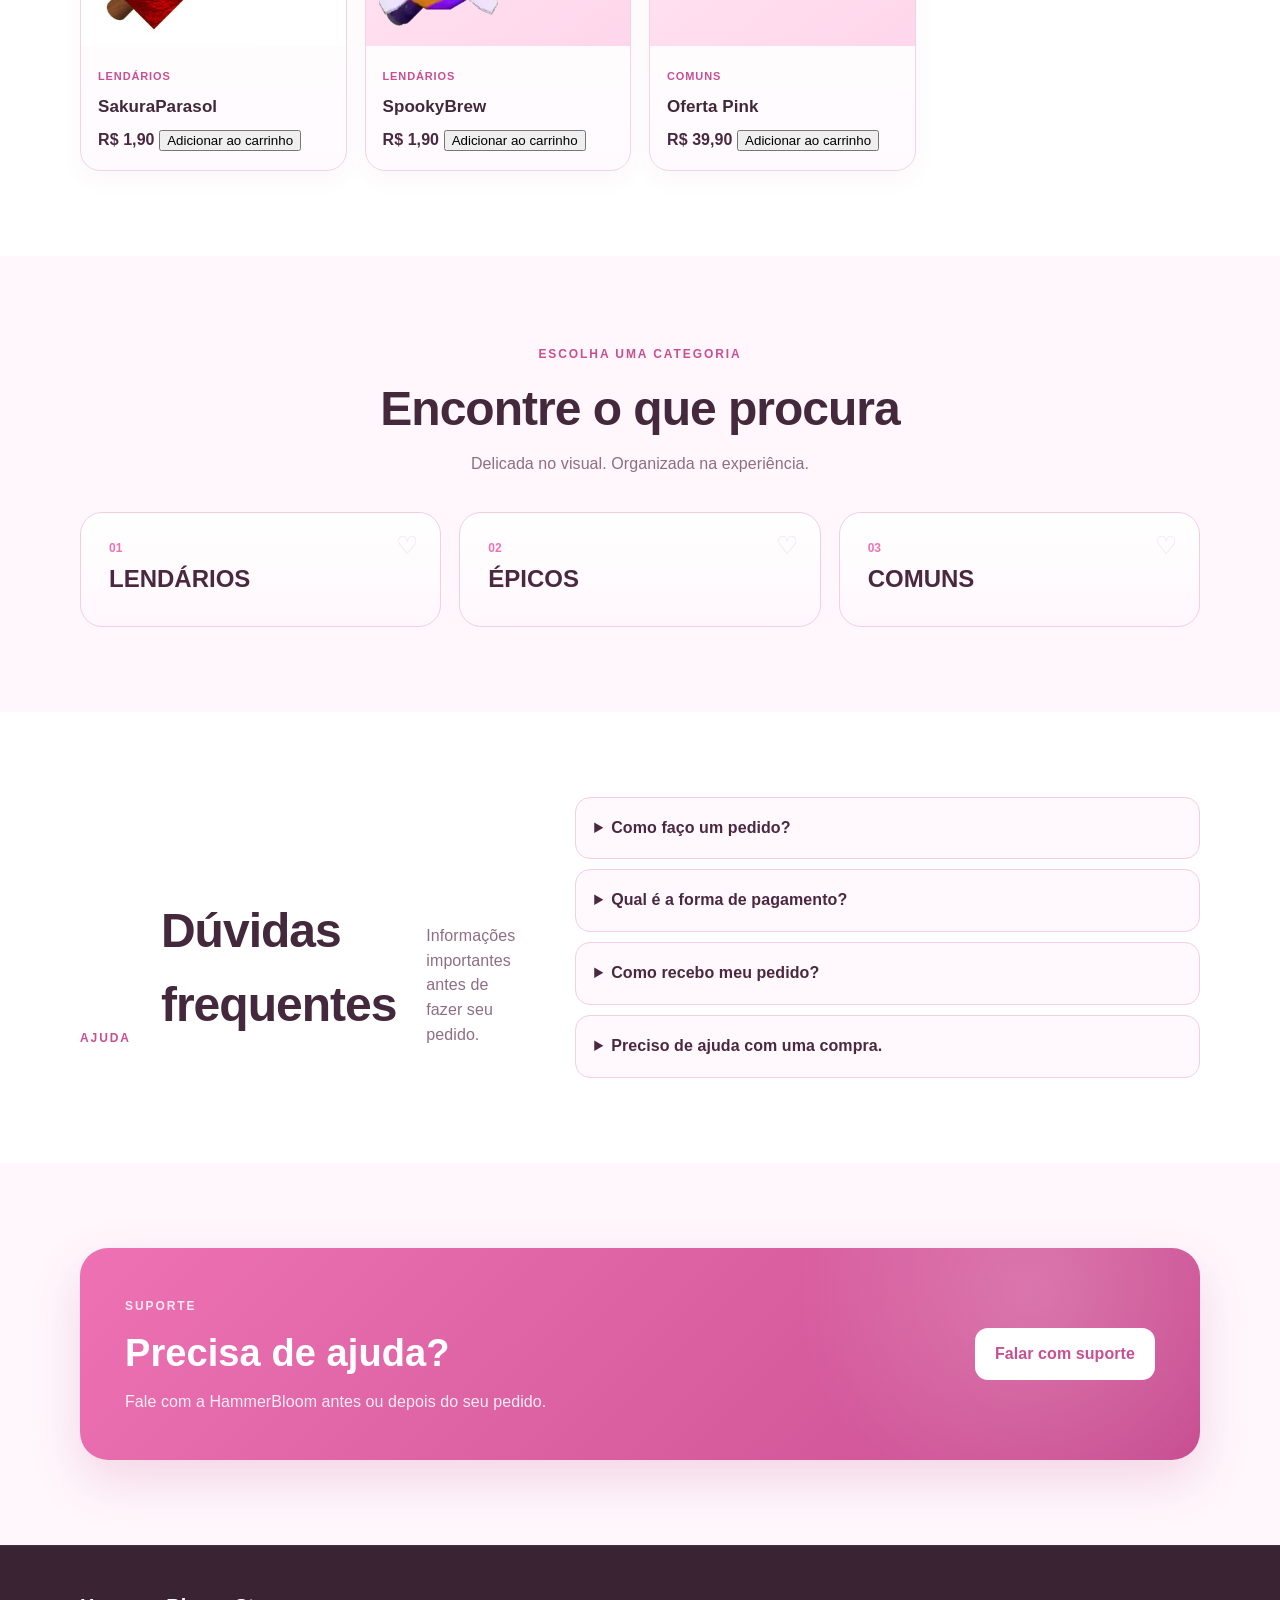
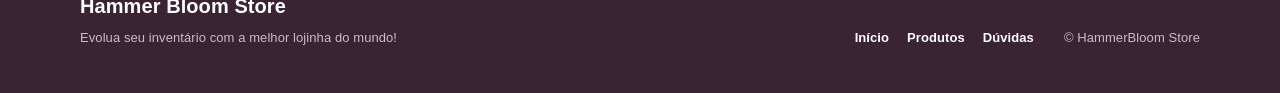
==== commit d749e9d0: "Update index.html" ====
--- a/index.html
+++ b/index.html
@@ -4,7 +4,7 @@
   <meta charset="UTF-8">
   <meta name="viewport" content="width=device-width, initial-scale=1.0">
   <meta name="melhores preços para você" content="Hammer Bloom Store">
-   <title>HammerBloom Store</title>
+   <title>Hammer Bloom Store</title>
   <link rel="stylesheet" href="style.css">
 </head>
 <body>
@@ -103,9 +103,9 @@
 
         <div class="category-tabs" id="categoryTabs">
           <button class="active" data-category="Todos">Todos</button>
-          <button data-category="Novidades">LENDÁRIOS</button>
-          <button data-category="Especiais">ÉPICOS</button>
-          <button data-category="Ofertas">COMUNS</button>
+          <button data-category="LENDÁRIOS">LENDÁRIOS</button>
+          <button data-category="ÉPICOS">ÉPICOS</button>
+          <button data-category="COMUNS">COMUNS</button>
         </div>
 
         <div class="products-grid" id="productsGrid"></div>
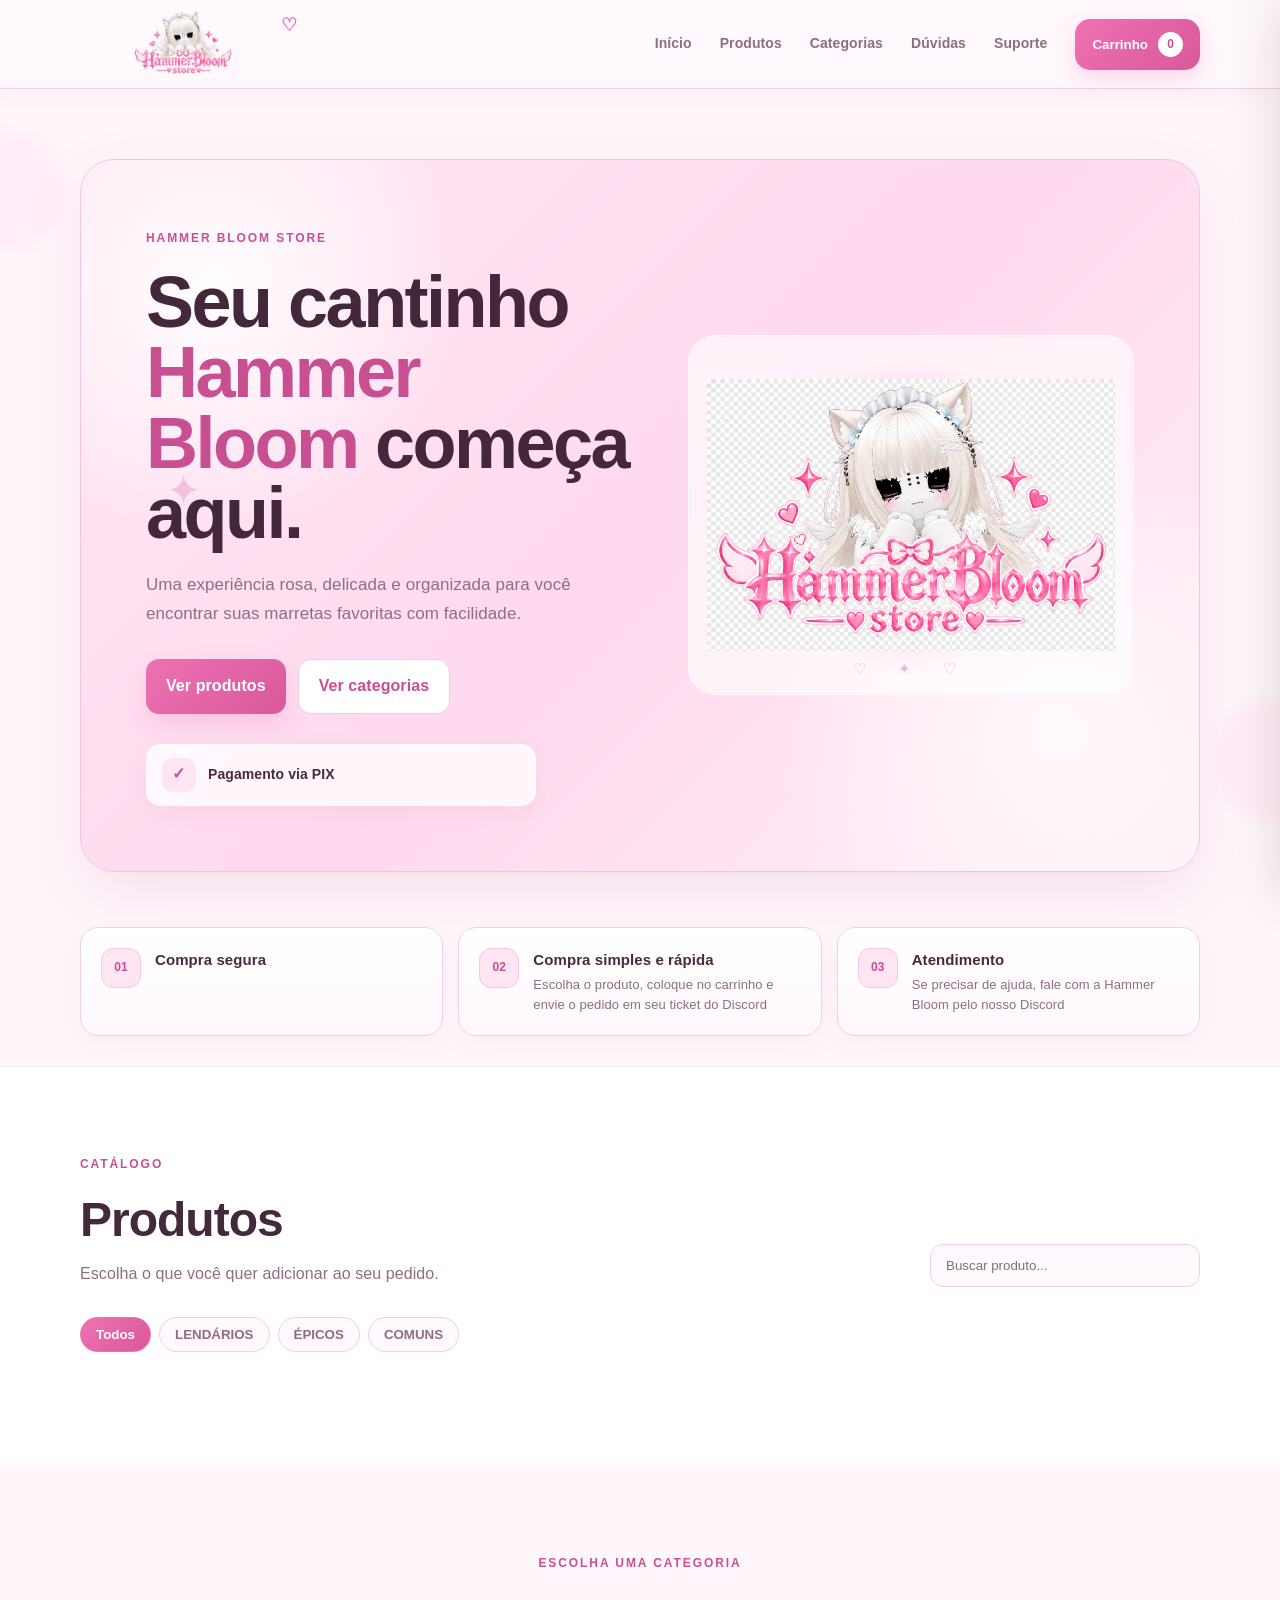
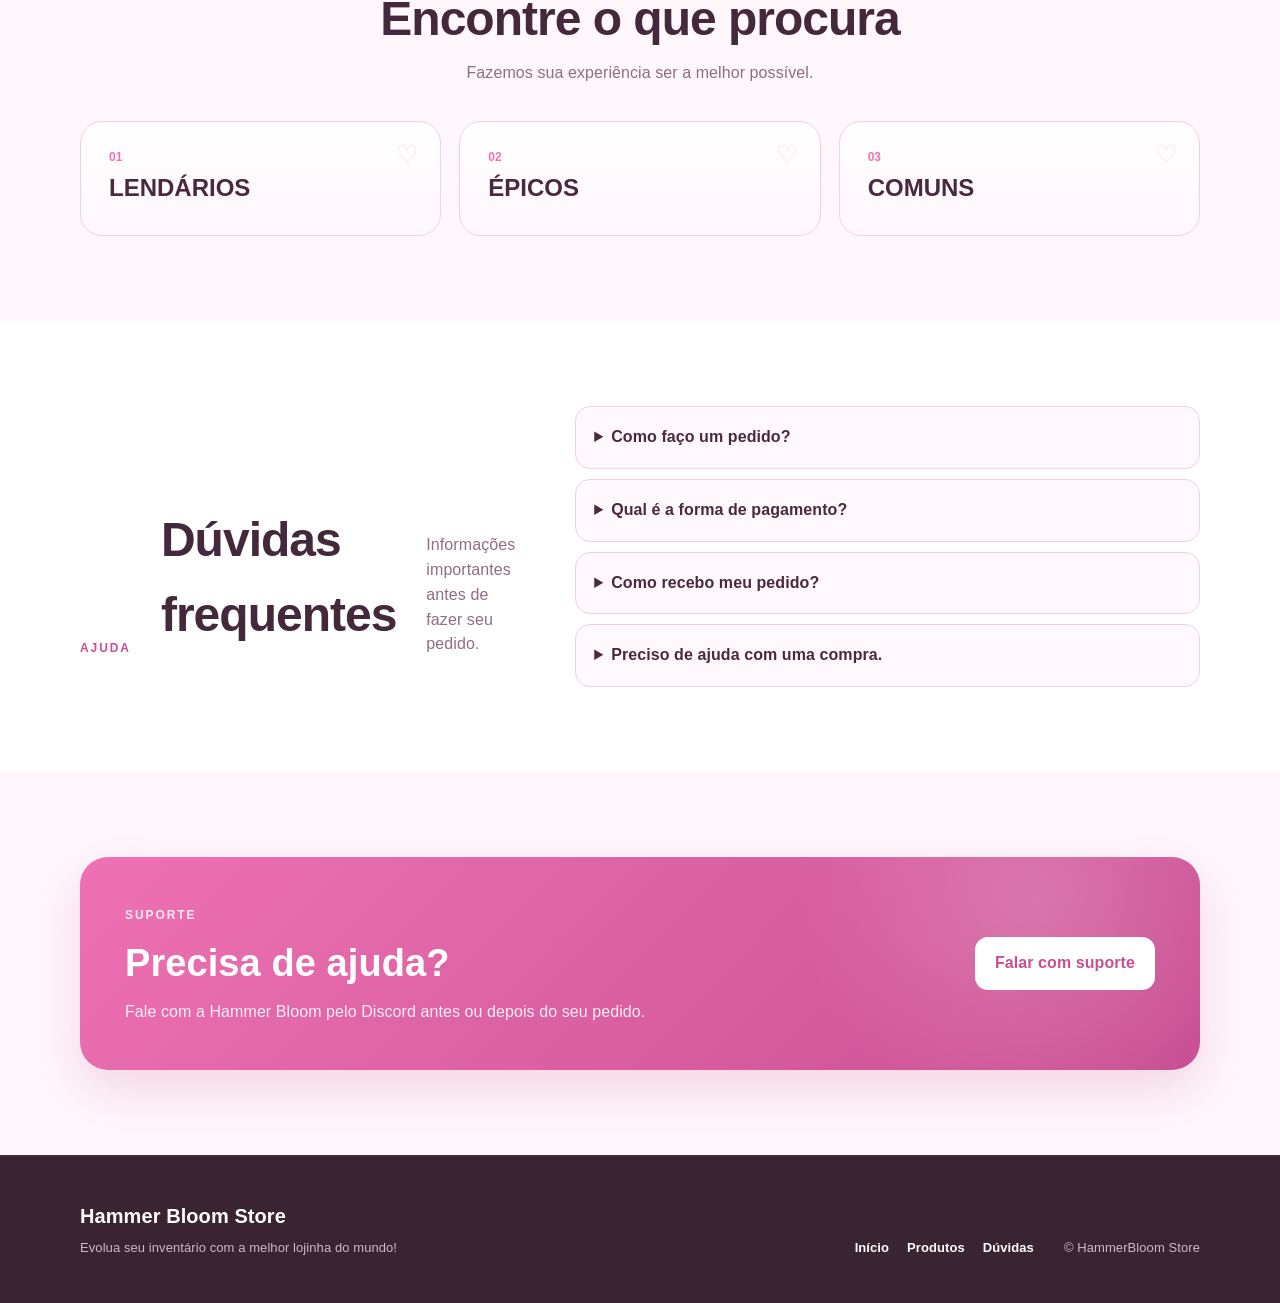
==== commit 36c1a4d8: "Update index.html" ====
--- a/index.html
+++ b/index.html
@@ -67,14 +67,13 @@
         <article>
           <span class="benefit-icon">01</span>
           <div>
-            <h3>Catálogo organizado</h3>
-            <p>Encontre os produtos por categoria ou pela busca.</p>
-          </div>
+            <h3>Compra segura</h3>
+           </div>
         </article>
         <article>
           <span class="benefit-icon">02</span>
           <div>
-            <h3>Compra simples</h3>
+            <h3>Compra simples e rápida </h3>
             <p>Escolha o produto, coloque no carrinho e envie o pedido em seu ticket do Discord</p>
           </div>
         </article>
@@ -118,7 +117,7 @@
         <div class="section-heading centered">
           <span class="eyebrow">ESCOLHA UMA CATEGORIA</span>
           <h2>Encontre o que procura</h2>
-          <p>Delicada no visual. Organizada na experiência.</p>
+          <p>Fazemos sua experiência ser a melhor possível.</p>
         </div>
 
         <div class="category-cards">
@@ -173,7 +172,7 @@
           <div>
             <span class="eyebrow">SUPORTE</span>
             <h2>Precisa de ajuda?</h2>
-            <p>Fale com a HammerBloom antes ou depois do seu pedido.</p>
+            <p>Fale com a Hammer Bloom pelo Discord antes ou depois do seu pedido.</p>
           </div>
           <a class="button button-light" href="#" id="supportLink">Falar com suporte</a>
         </div>
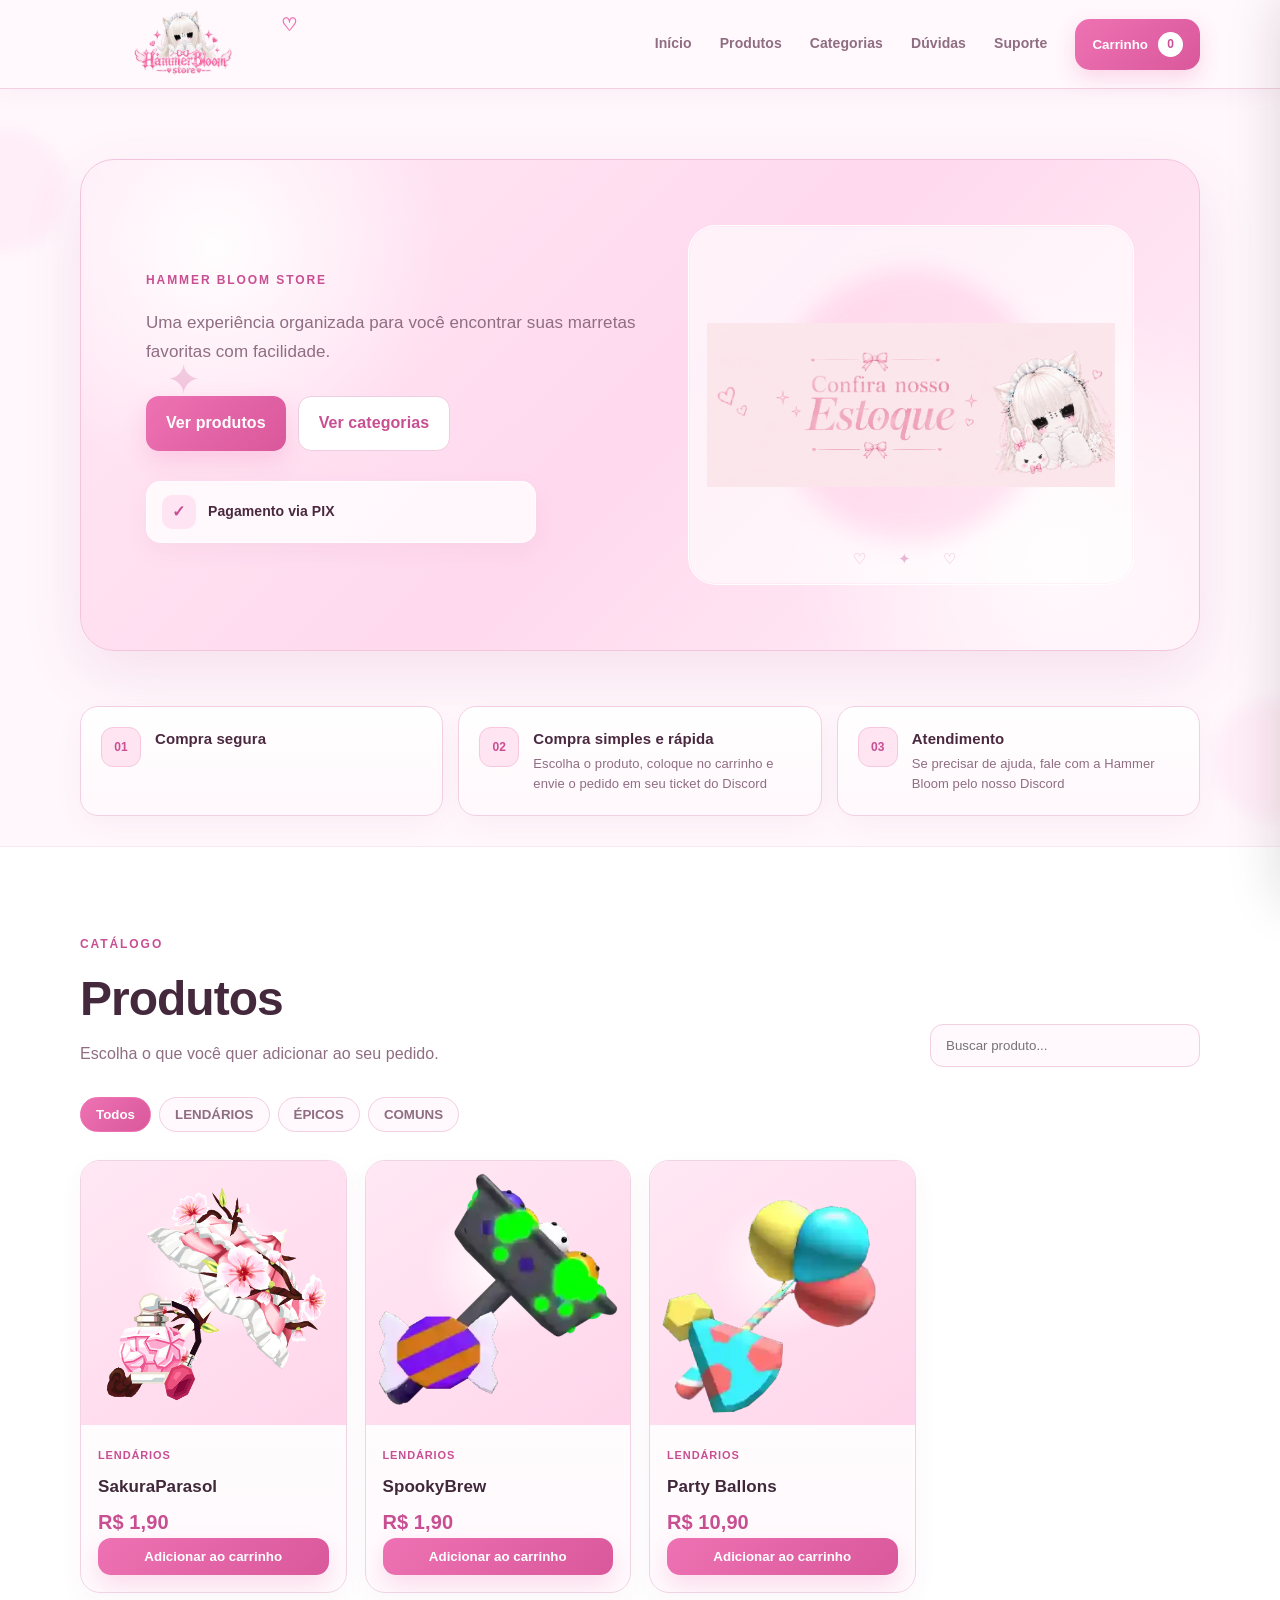
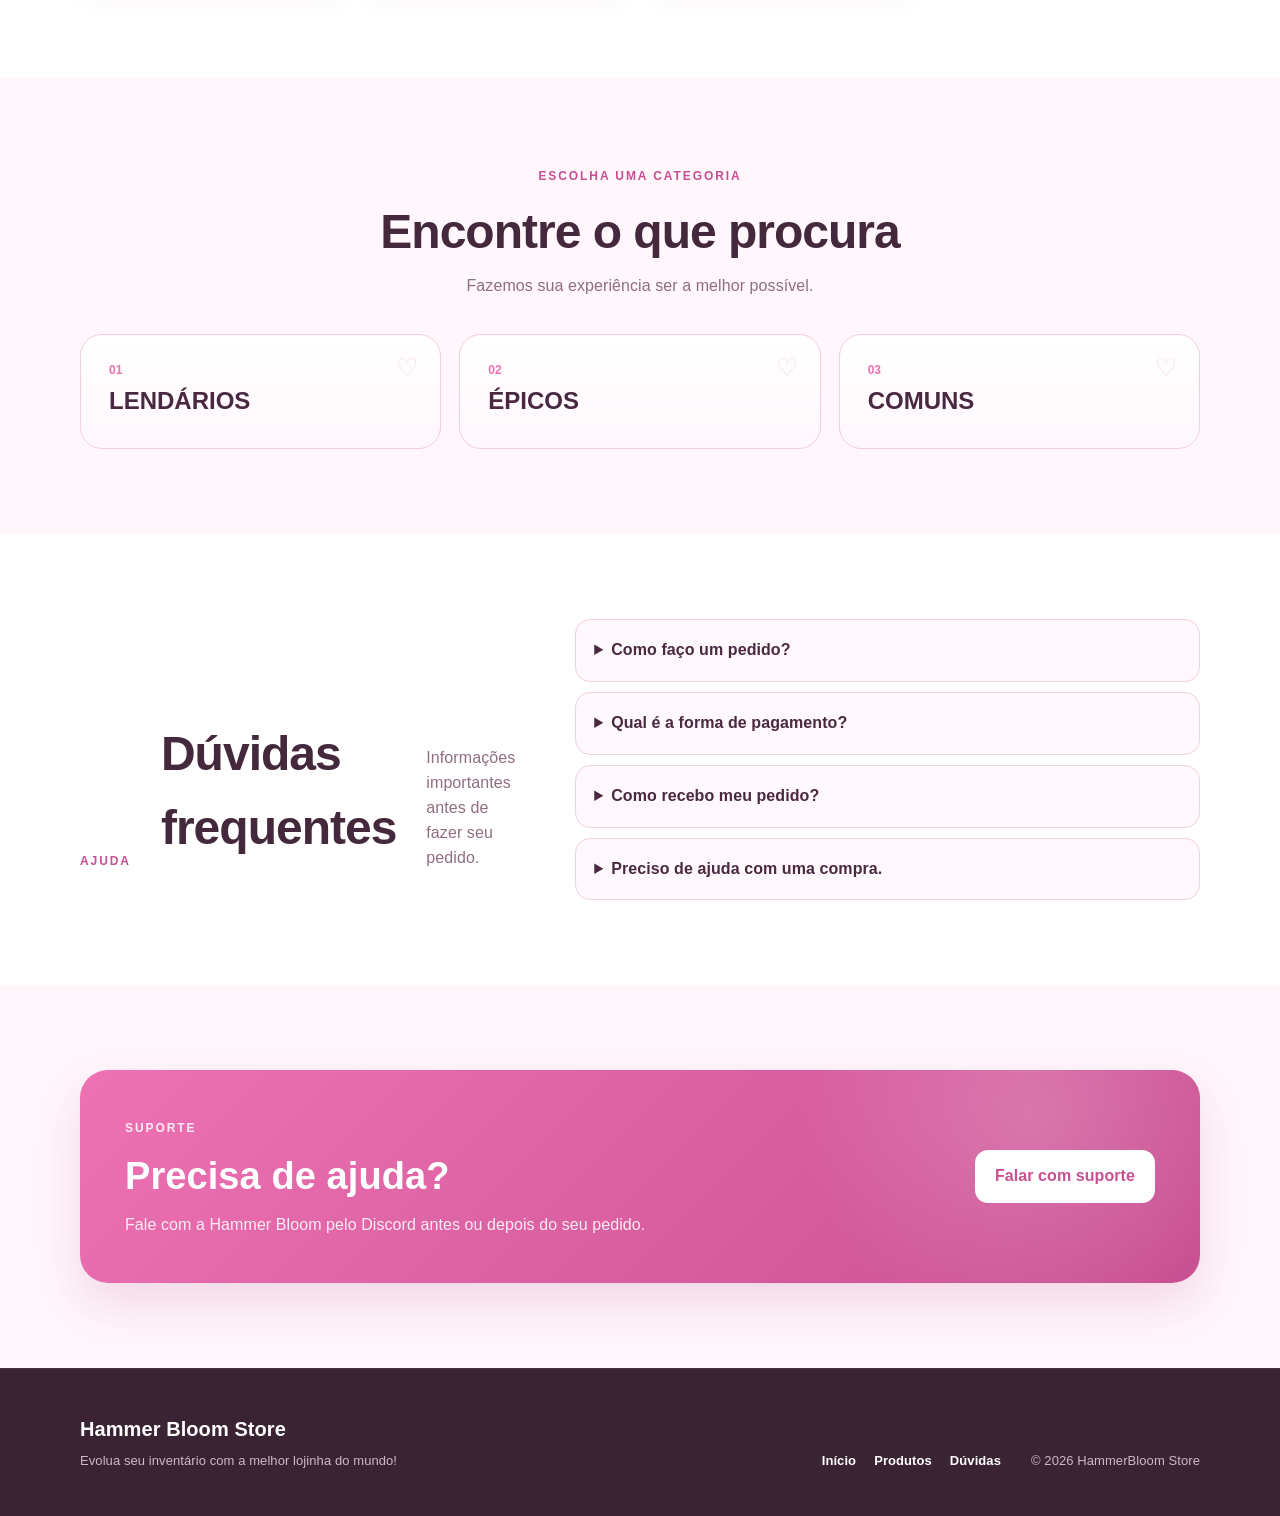
==== commit f52dcf92: "Update index.html" ====
--- a/index.html
+++ b/index.html
@@ -37,9 +37,8 @@
       <div class="container hero-grid">
         <div class="hero-copy">
           <span class="eyebrow">HAMMER BLOOM STORE</span>
-          <h1>Seu cantinho <span>Hammer Bloom</span> começa aqui.</h1>
           <p>
-            Uma experiência rosa, delicada e organizada para você encontrar suas marretas favoritas com facilidade.
+            Uma experiência organizada para você encontrar suas marretas favoritas com facilidade.
           </p>
 
           <div class="hero-actions">
@@ -57,7 +56,7 @@
 
         <div class="hero-logo-card">
           <div class="hero-glow"></div>
-          <img src="file_000000003d6481f5b4cb90f15029c93c.png" alt="Logo HammerBloom Store">
+          <img src= "file_00000000288081f587021bc54dd73109.png" alt="Logo HammerBloom Store">
         </div>
       </div>
     </section>
